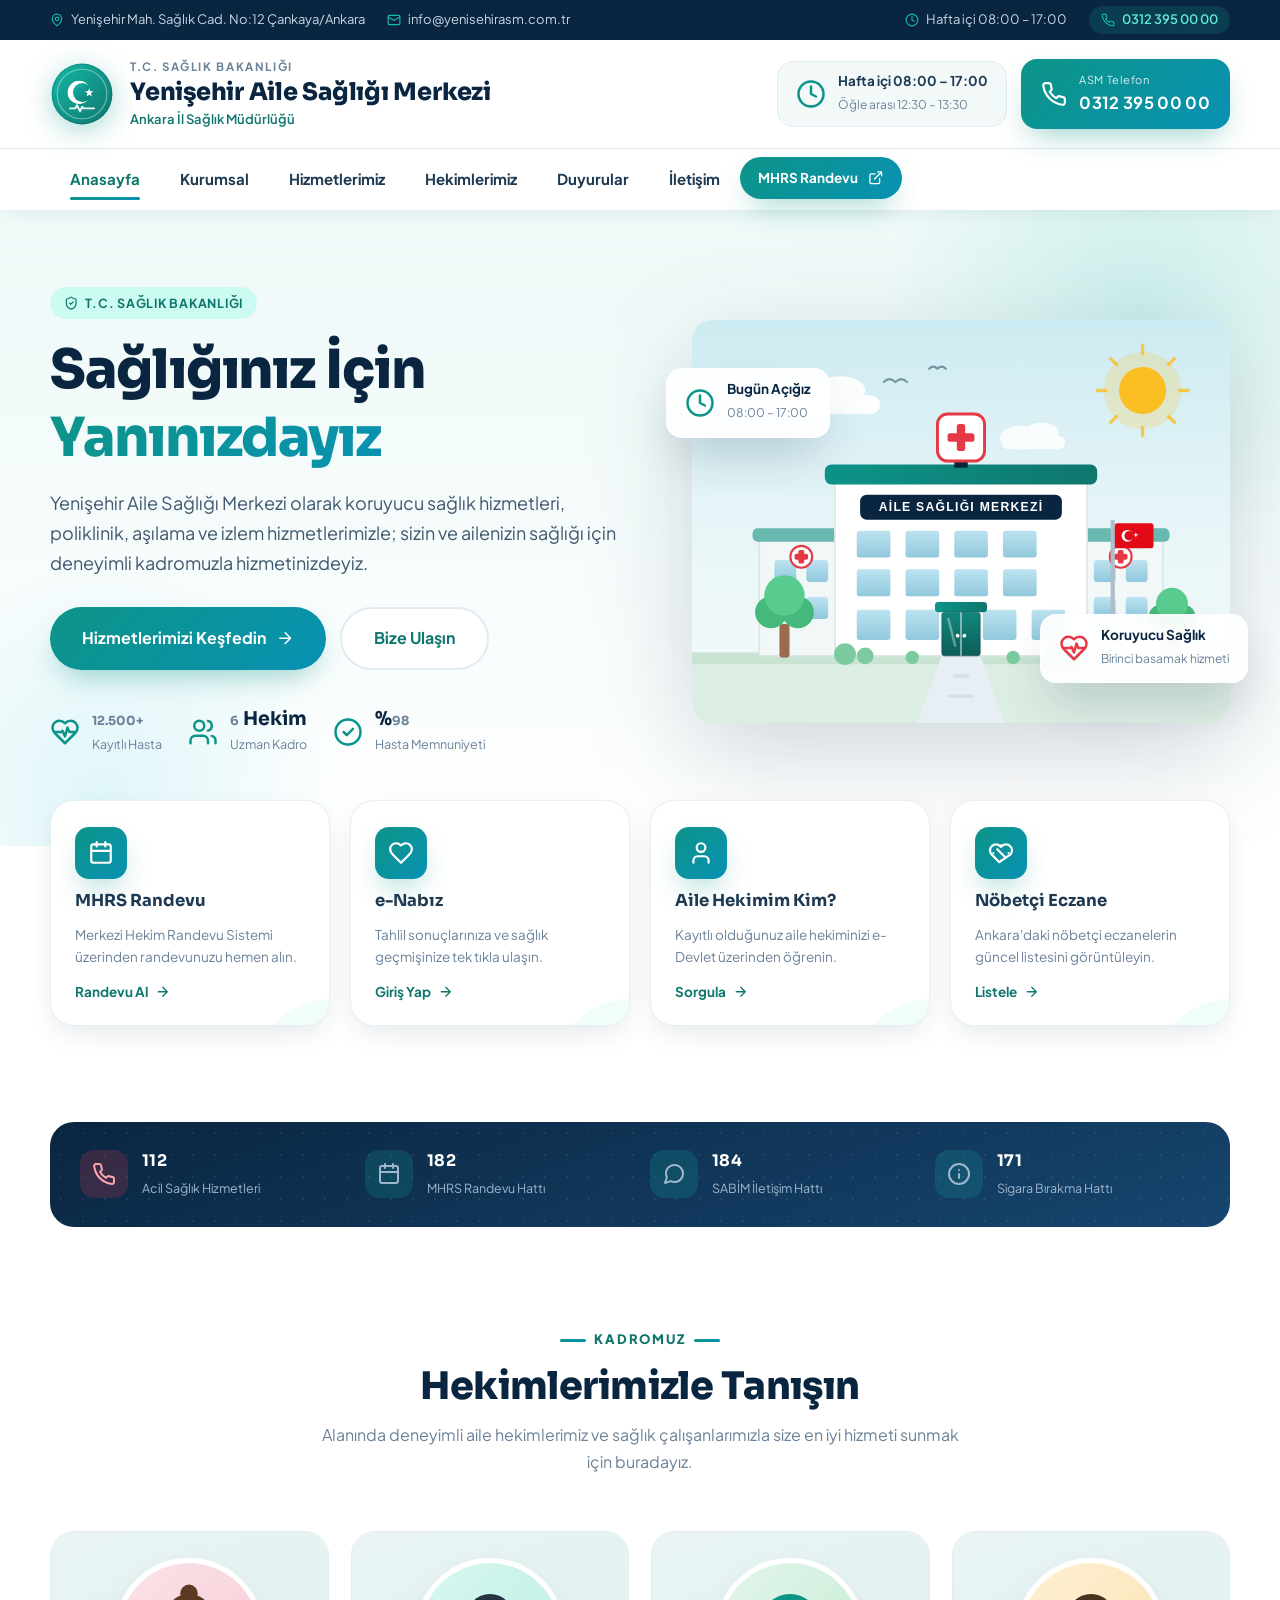
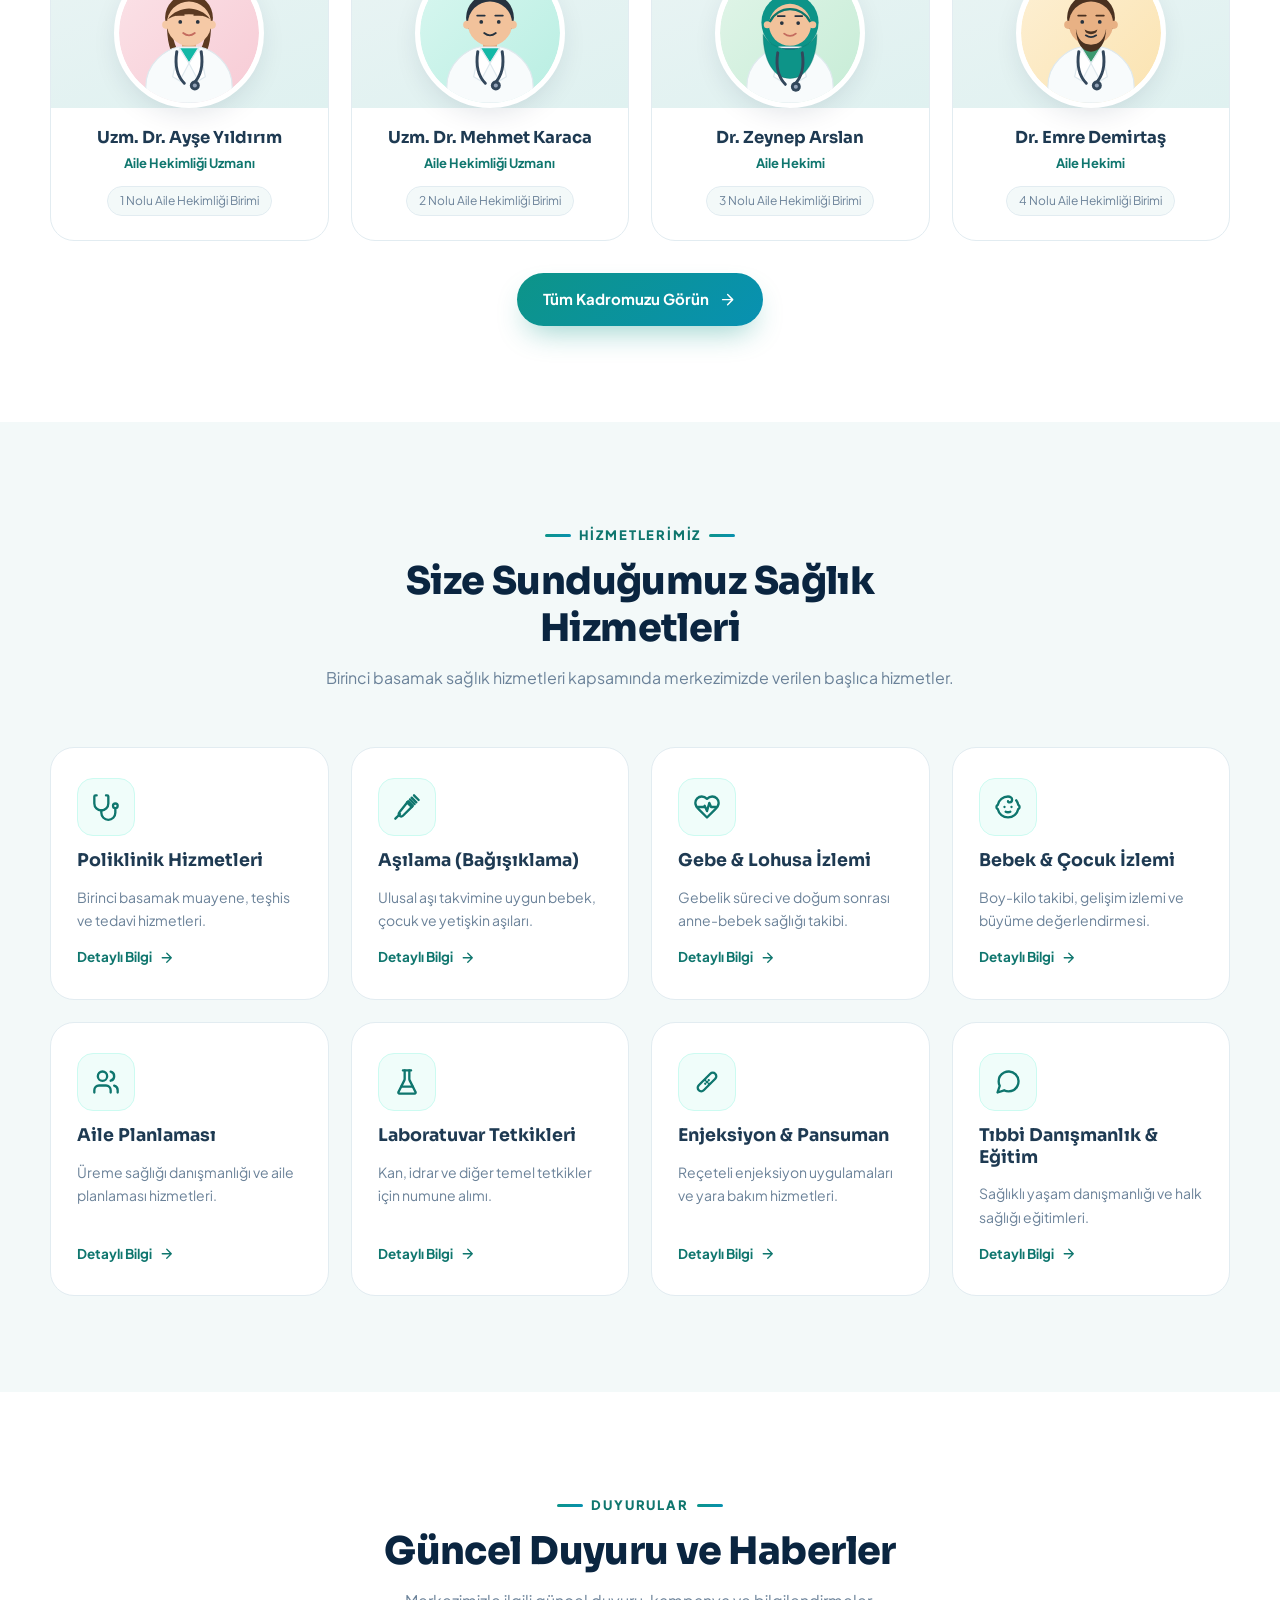
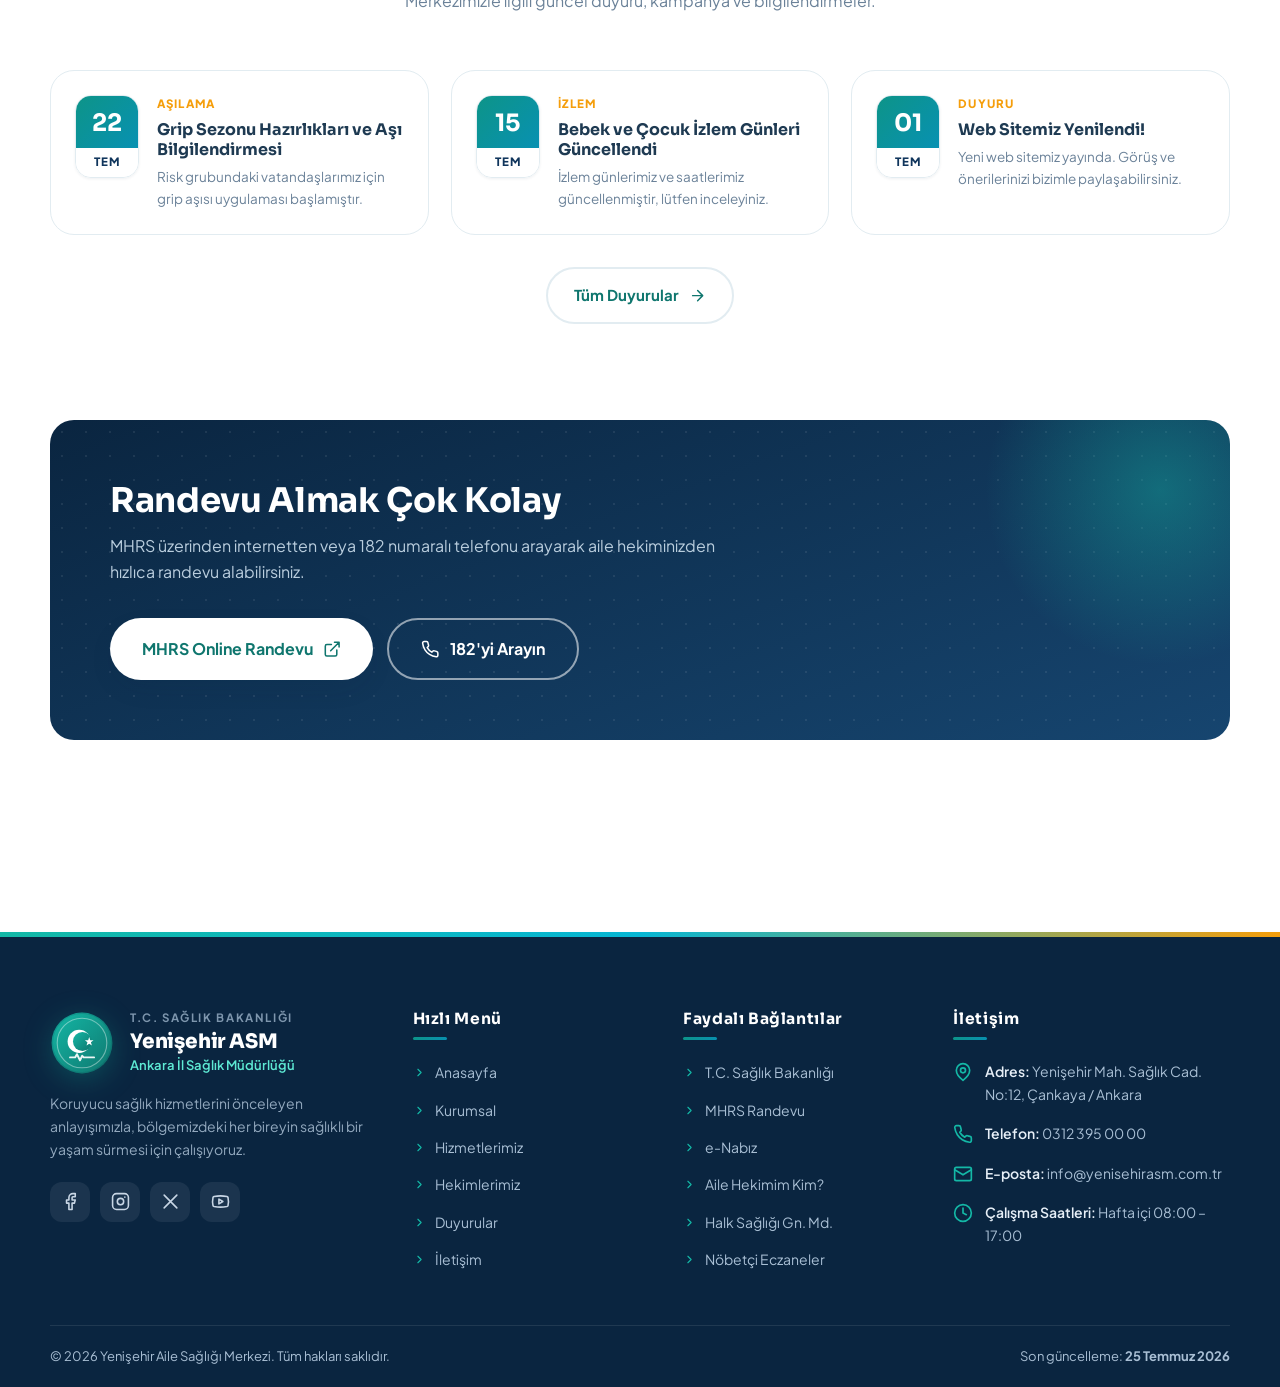
==== index.html @ 15d4bd42 "first commit for asm website" ====
<!DOCTYPE html>
<html lang="tr">
<head>
  <meta charset="UTF-8">
  <meta name="viewport" content="width=device-width, initial-scale=1.0">
  <title>Yenişehir Aile Sağlığı Merkezi — Ankara İl Sağlık Müdürlüğü</title>
  <meta name="description" content="Yenişehir Aile Sağlığı Merkezi resmi tanıtım sitesi. Hizmetlerimiz, hekimlerimiz, duyurular ve iletişim bilgileri.">
  <link rel="icon" type="image/svg+xml" href="assets/img/logo.svg">
  <link rel="preconnect" href="https://fonts.googleapis.com">
  <link rel="preconnect" href="https://fonts.gstatic.com" crossorigin>
  <link href="https://fonts.googleapis.com/css2?family=Plus+Jakarta+Sans:wght@400;500;600;700;800&family=Sora:wght@600;700;800&display=swap" rel="stylesheet">
  <link rel="stylesheet" href="assets/css/style.css">
</head>
<body>

  <!-- ======================= ÜST BİLGİ ÇUBUĞU ======================= -->
  <div class="topbar">
    <div class="container topbar__inner">
      <div class="topbar__group topbar__group--left">
        <span class="topbar__item topbar__item--address">
          <svg class="icon" viewBox="0 0 24 24"><path d="M20 10c0 6-8 12-8 12s-8-6-8-12a8 8 0 0 1 16 0Z"/><circle cx="12" cy="10" r="3"/></svg>
          Yenişehir Mah. Sağlık Cad. No:12 Çankaya/Ankara
        </span>
        <a class="topbar__item" href="mailto:info@yenisehirasm.com.tr">
          <svg class="icon" viewBox="0 0 24 24"><rect x="2" y="4" width="20" height="16" rx="2"/><path d="m22 7-10 6L2 7"/></svg>
          info@yenisehirasm.com.tr
        </a>
      </div>
      <div class="topbar__group">
        <span class="topbar__item">
          <svg class="icon" viewBox="0 0 24 24"><circle cx="12" cy="12" r="10"/><path d="M12 6v6l4 2"/></svg>
          Hafta içi 08:00 – 17:00
        </span>
        <a class="topbar__item topbar__pill" href="tel:03123950000">
          <svg class="icon" viewBox="0 0 24 24"><path d="M22 16.92v3a2 2 0 0 1-2.18 2 19.79 19.79 0 0 1-8.63-3.07 19.5 19.5 0 0 1-6-6A19.79 19.79 0 0 1 2.12 4.18 2 2 0 0 1 4.11 2h3a2 2 0 0 1 2 1.72c.13.96.36 1.9.7 2.81a2 2 0 0 1-.45 2.11L8.09 9.91a16 16 0 0 0 6 6l1.27-1.27a2 2 0 0 1 2.11-.45c.91.34 1.85.57 2.81.7A2 2 0 0 1 22 16.92z"/></svg>
          0312 395 00 00
        </a>
      </div>
    </div>
  </div>

  <!-- ============================ HEADER ============================ -->
  <header class="site-header">
    <div class="container site-header__inner">
      <a class="brand" href="index.html" aria-label="Yenişehir Aile Sağlığı Merkezi anasayfa">
        <img class="brand__logo" src="assets/img/logo.svg" alt="T.C. Sağlık Bakanlığı kurum logosu" width="64" height="64">
        <span class="brand__text">
          <span class="brand__gov">T.C. Sağlık Bakanlığı</span>
          <span class="brand__name">Yenişehir Aile Sağlığı Merkezi</span>
          <span class="brand__sub">Ankara İl Sağlık Müdürlüğü</span>
        </span>
      </a>
      <div class="header__meta">
        <div class="header__hours">
          <svg class="icon" viewBox="0 0 24 24"><circle cx="12" cy="12" r="10"/><path d="M12 6v6l4 2"/></svg>
          <div>
            <b>Hafta içi 08:00 – 17:00</b>
            <span>Öğle arası 12:30 – 13:30</span>
          </div>
        </div>
        <a class="header__phone" href="tel:03123950000">
          <svg class="icon" viewBox="0 0 24 24"><path d="M22 16.92v3a2 2 0 0 1-2.18 2 19.79 19.79 0 0 1-8.63-3.07 19.5 19.5 0 0 1-6-6A19.79 19.79 0 0 1 2.12 4.18 2 2 0 0 1 4.11 2h3a2 2 0 0 1 2 1.72c.13.96.36 1.9.7 2.81a2 2 0 0 1-.45 2.11L8.09 9.91a16 16 0 0 0 6 6l1.27-1.27a2 2 0 0 1 2.11-.45c.91.34 1.85.57 2.81.7A2 2 0 0 1 22 16.92z"/></svg>
          <div>
            <small>ASM Telefon</small>
            <b>0312 395 00 00</b>
          </div>
        </a>
      </div>
    </div>
  </header>

  <!-- =========================== ANA MENÜ =========================== -->
  <nav class="main-nav" aria-label="Ana menü">
    <div class="container main-nav__inner">
      <button class="nav-toggle" aria-expanded="false" aria-label="Menüyü aç veya kapat">
        <svg class="icon nav-toggle__open" viewBox="0 0 24 24"><path d="M4 6h16M4 12h16M4 18h16"/></svg>
        <svg class="icon nav-toggle__close" viewBox="0 0 24 24"><path d="M18 6 6 18M6 6l12 12"/></svg>
      </button>
      <ul class="main-nav__list">
        <li><a class="main-nav__link main-nav__link--active" href="index.html" aria-current="page">Anasayfa</a></li>
        <li><a class="main-nav__link" href="kurumsal.html">Kurumsal</a></li>
        <li><a class="main-nav__link" href="hizmetlerimiz.html">Hizmetlerimiz</a></li>
        <li><a class="main-nav__link" href="hekimlerimiz.html">Hekimlerimiz</a></li>
        <li><a class="main-nav__link" href="duyurular.html">Duyurular</a></li>
        <li><a class="main-nav__link" href="iletisim.html">İletişim</a></li>
        <li>
          <a class="btn btn--primary btn--sm nav-cta" href="https://mhrs.gov.tr" target="_blank" rel="noopener">
            MHRS Randevu
            <svg class="icon" viewBox="0 0 24 24"><path d="M15 3h6v6M10 14 21 3"/><path d="M18 13v6a2 2 0 0 1-2 2H5a2 2 0 0 1-2-2V8a2 2 0 0 1 2-2h6"/></svg>
          </a>
        </li>
      </ul>
    </div>
  </nav>

  <main>
    <!-- ============================ HERO ============================ -->
    <section class="hero">
      <div class="container hero__inner">
        <div class="hero__content">
          <span class="badge">
            <svg class="icon" viewBox="0 0 24 24"><path d="M20 13c0 5-3.5 7.5-7.7 8.9a1 1 0 0 1-.6 0C7.5 20.5 4 18 4 13V6a1 1 0 0 1 1-1c2 0 4.5-1.2 6.2-2.7a1.2 1.2 0 0 1 1.6 0C14.5 3.8 17 5 19 5a1 1 0 0 1 1 1z"/><path d="m9 12 2 2 4-4"/></svg>
            T.C. Sağlık Bakanlığı
          </span>
          <h1 class="hero__title">Sağlığınız İçin <em>Yanınızdayız</em></h1>
          <p class="hero__text">
            Yenişehir Aile Sağlığı Merkezi olarak koruyucu sağlık hizmetleri, poliklinik,
            aşılama ve izlem hizmetlerimizle; sizin ve ailenizin sağlığı için
            deneyimli kadromuzla hizmetinizdeyiz.
          </p>
          <div class="hero__actions">
            <a class="btn btn--primary btn--lg" href="hizmetlerimiz.html">
              Hizmetlerimizi Keşfedin
              <svg class="icon" viewBox="0 0 24 24"><path d="M5 12h14M12 5l7 7-7 7"/></svg>
            </a>
            <a class="btn btn--ghost btn--lg" href="iletisim.html">Bize Ulaşın</a>
          </div>
          <div class="hero__trust">
            <div class="hero__trust-item">
              <svg class="icon" viewBox="0 0 24 24"><path d="M19 14c1.5-1.5 3-3.2 3-5.5A5.5 5.5 0 0 0 16.5 3c-1.8 0-3 .5-4.5 2-1.5-1.5-2.7-2-4.5-2A5.5 5.5 0 0 0 2 8.5c0 2.3 1.5 4 3 5.5l7 7Z"/><path d="M3.2 12h6.3l.5-1 2 4.5 2-7 1.5 3.5h5.3"/></svg>
              <div><b><span data-count="12500" data-suffix="+">12.500+</span></b><span>Kayıtlı Hasta</span></div>
            </div>
            <div class="hero__trust-item">
              <svg class="icon" viewBox="0 0 24 24"><path d="M16 21v-2a4 4 0 0 0-4-4H6a4 4 0 0 0-4 4v2"/><circle cx="9" cy="7" r="4"/><path d="M22 21v-2a4 4 0 0 0-3-3.87M16 3.13a4 4 0 0 1 0 7.75"/></svg>
              <div><b><span data-count="6">6</span> Hekim</b><span>Uzman Kadro</span></div>
            </div>
            <div class="hero__trust-item">
              <svg class="icon" viewBox="0 0 24 24"><circle cx="12" cy="12" r="10"/><path d="m8.5 12 2.5 2.5 5-5"/></svg>
              <div><b>%<span data-count="98">98</span></b><span>Hasta Memnuniyeti</span></div>
            </div>
          </div>
        </div>

        <div class="hero__art">
          <img src="assets/img/hero-building.svg" alt="Yenişehir Aile Sağlığı Merkezi binasının dışarıdan görünümü" width="640" height="480">
          <div class="hero__card hero__card--hours">
            <svg class="icon" viewBox="0 0 24 24"><circle cx="12" cy="12" r="10"/><path d="M12 6v6l4 2"/></svg>
            <div><b>Bugün Açığız</b><span>08:00 – 17:00</span></div>
          </div>
          <div class="hero__card hero__card--pulse">
            <svg class="icon" viewBox="0 0 24 24"><path d="M19 14c1.5-1.5 3-3.2 3-5.5A5.5 5.5 0 0 0 16.5 3c-1.8 0-3 .5-4.5 2-1.5-1.5-2.7-2-4.5-2A5.5 5.5 0 0 0 2 8.5c0 2.3 1.5 4 3 5.5l7 7Z"/><path d="M3.2 12h6.3l.5-1 2 4.5 2-7 1.5 3.5h5.3"/></svg>
            <div><b>Koruyucu Sağlık</b><span>Birinci basamak hizmeti</span></div>
          </div>
        </div>
      </div>
    </section>

    <!-- ======================= HIZLI ERİŞİM ========================= -->
    <section class="quick-access" aria-label="Hızlı erişim bağlantıları">
      <div class="container quick-access__grid">
        <a class="qa-card reveal" href="https://mhrs.gov.tr" target="_blank" rel="noopener">
          <span class="qa-card__icon">
            <svg class="icon" viewBox="0 0 24 24"><rect x="3" y="4" width="18" height="17" rx="2"/><path d="M16 2v4M8 2v4M3 10h18"/></svg>
          </span>
          <h3>MHRS Randevu</h3>
          <p>Merkezi Hekim Randevu Sistemi üzerinden randevunuzu hemen alın.</p>
          <span class="qa-card__link">Randevu Al <svg class="icon" viewBox="0 0 24 24"><path d="M5 12h14M12 5l7 7-7 7"/></svg></span>
        </a>
        <a class="qa-card reveal reveal--d1" href="https://enabiz.gov.tr" target="_blank" rel="noopener">
          <span class="qa-card__icon">
            <svg class="icon" viewBox="0 0 24 24"><path d="M19 14c1.5-1.5 3-3.2 3-5.5A5.5 5.5 0 0 0 16.5 3c-1.8 0-3 .5-4.5 2-1.5-1.5-2.7-2-4.5-2A5.5 5.5 0 0 0 2 8.5c0 2.3 1.5 4 3 5.5l7 7Z"/></svg>
          </span>
          <h3>e-Nabız</h3>
          <p>Tahlil sonuçlarınıza ve sağlık geçmişinize tek tıkla ulaşın.</p>
          <span class="qa-card__link">Giriş Yap <svg class="icon" viewBox="0 0 24 24"><path d="M5 12h14M12 5l7 7-7 7"/></svg></span>
        </a>
        <a class="qa-card reveal reveal--d2" href="https://www.turkiye.gov.tr/aile-hekim-bilgisi" target="_blank" rel="noopener">
          <span class="qa-card__icon">
            <svg class="icon" viewBox="0 0 24 24"><path d="M19 21v-2a4 4 0 0 0-4-4H9a4 4 0 0 0-4 4v2"/><circle cx="12" cy="7" r="4"/></svg>
          </span>
          <h3>Aile Hekimim Kim?</h3>
          <p>Kayıtlı olduğunuz aile hekiminizi e-Devlet üzerinden öğrenin.</p>
          <span class="qa-card__link">Sorgula <svg class="icon" viewBox="0 0 24 24"><path d="M5 12h14M12 5l7 7-7 7"/></svg></span>
        </a>
        <a class="qa-card reveal reveal--d3" href="https://www.ankaraeo.org.tr/nobetci-eczaneler" target="_blank" rel="noopener">
          <span class="qa-card__icon">
            <svg class="icon" viewBox="0 0 24 24"><path d="M10.5 20.5 3.5 13.5a5.5 5.5 0 0 1 7.8-7.8l.7.7.7-.7a5.5 5.5 0 0 1 7.8 7.8z"/><path d="M8.5 8.5l7 7M12 5v.01M19 12h.01M5 12h.01M12 19v.01"/></svg>
          </span>
          <h3>Nöbetçi Eczane</h3>
          <p>Ankara'daki nöbetçi eczanelerin güncel listesini görüntüleyin.</p>
          <span class="qa-card__link">Listele <svg class="icon" viewBox="0 0 24 24"><path d="M5 12h14M12 5l7 7-7 7"/></svg></span>
        </a>
      </div>
    </section>

    <!-- ======================= ÖNEMLİ TELEFONLAR ===================== -->
    <section class="section" style="padding-bottom: 0;">
      <div class="container">
        <div class="info-strip reveal" style="border-radius: var(--radius-lg); padding: 26px 30px;">
          <div class="info-strip__grid">
            <a class="info-strip__item info-strip__item--alert" href="tel:112">
              <span class="info-strip__icon"><svg class="icon" viewBox="0 0 24 24"><path d="M22 16.92v3a2 2 0 0 1-2.18 2 19.79 19.79 0 0 1-8.63-3.07 19.5 19.5 0 0 1-6-6A19.79 19.79 0 0 1 2.12 4.18 2 2 0 0 1 4.11 2h3a2 2 0 0 1 2 1.72c.13.96.36 1.9.7 2.81a2 2 0 0 1-.45 2.11L8.09 9.91a16 16 0 0 0 6 6l1.27-1.27a2 2 0 0 1 2.11-.45c.91.34 1.85.57 2.81.7A2 2 0 0 1 22 16.92z"/></svg></span>
              <div><b>112</b><span>Acil Sağlık Hizmetleri</span></div>
            </a>
            <a class="info-strip__item" href="tel:182">
              <span class="info-strip__icon"><svg class="icon" viewBox="0 0 24 24"><rect x="3" y="4" width="18" height="17" rx="2"/><path d="M16 2v4M8 2v4M3 10h18"/></svg></span>
              <div><b>182</b><span>MHRS Randevu Hattı</span></div>
            </a>
            <a class="info-strip__item" href="tel:184">
              <span class="info-strip__icon"><svg class="icon" viewBox="0 0 24 24"><path d="M21 11.5a8.38 8.38 0 0 1-.9 3.8 8.5 8.5 0 0 1-7.6 4.7 8.38 8.38 0 0 1-3.8-.9L3 21l1.9-5.7a8.38 8.38 0 0 1-.9-3.8 8.5 8.5 0 0 1 4.7-7.6 8.38 8.38 0 0 1 3.8-.9h.5a8.48 8.48 0 0 1 8 8Z"/></svg></span>
              <div><b>184</b><span>SABİM İletişim Hattı</span></div>
            </a>
            <a class="info-strip__item" href="tel:171">
              <span class="info-strip__icon"><svg class="icon" viewBox="0 0 24 24"><circle cx="12" cy="12" r="10"/><path d="M12 16v-4M12 8h.01"/></svg></span>
              <div><b>171</b><span>Sigara Bırakma Hattı</span></div>
            </a>
          </div>
        </div>
      </div>
    </section>

    <!-- ========================= KADROMUZ =========================== -->
    <section class="section" id="kadromuz">
      <div class="container">
        <div class="section-head section-head--center reveal">
          <span class="section-head__eyebrow">Kadromuz</span>
          <h2>Hekimlerimizle Tanışın</h2>
          <p>Alanında deneyimli aile hekimlerimiz ve sağlık çalışanlarımızla size en iyi hizmeti sunmak için buradayız.</p>
        </div>
        <div class="doctors-grid">
          <article class="doctor-card reveal">
            <div class="doctor-card__avatar">
              <img src="assets/img/avatar-dr-f1.svg" alt="Uzm. Dr. Ayşe Yıldırım" width="150" height="150" loading="lazy">
            </div>
            <div class="doctor-card__body">
              <h3>Uzm. Dr. Ayşe Yıldırım</h3>
              <p class="doctor-card__role">Aile Hekimliği Uzmanı</p>
              <span class="doctor-card__unit">1 Nolu Aile Hekimliği Birimi</span>
            </div>
          </article>
          <article class="doctor-card reveal reveal--d1">
            <div class="doctor-card__avatar">
              <img src="assets/img/avatar-dr-m1.svg" alt="Uzm. Dr. Mehmet Karaca" width="150" height="150" loading="lazy">
            </div>
            <div class="doctor-card__body">
              <h3>Uzm. Dr. Mehmet Karaca</h3>
              <p class="doctor-card__role">Aile Hekimliği Uzmanı</p>
              <span class="doctor-card__unit">2 Nolu Aile Hekimliği Birimi</span>
            </div>
          </article>
          <article class="doctor-card reveal reveal--d2">
            <div class="doctor-card__avatar">
              <img src="assets/img/avatar-dr-f3.svg" alt="Dr. Zeynep Arslan" width="150" height="150" loading="lazy">
            </div>
            <div class="doctor-card__body">
              <h3>Dr. Zeynep Arslan</h3>
              <p class="doctor-card__role">Aile Hekimi</p>
              <span class="doctor-card__unit">3 Nolu Aile Hekimliği Birimi</span>
            </div>
          </article>
          <article class="doctor-card reveal reveal--d3">
            <div class="doctor-card__avatar">
              <img src="assets/img/avatar-dr-m3.svg" alt="Dr. Emre Demirtaş" width="150" height="150" loading="lazy">
            </div>
            <div class="doctor-card__body">
              <h3>Dr. Emre Demirtaş</h3>
              <p class="doctor-card__role">Aile Hekimi</p>
              <span class="doctor-card__unit">4 Nolu Aile Hekimliği Birimi</span>
            </div>
          </article>
        </div>
        <div class="text-center mt-4 reveal">
          <a class="btn btn--primary" href="hekimlerimiz.html">
            Tüm Kadromuzu Görün
            <svg class="icon" viewBox="0 0 24 24"><path d="M5 12h14M12 5l7 7-7 7"/></svg>
          </a>
        </div>
      </div>
    </section>

    <!-- ======================== HİZMETLERİMİZ ======================== -->
    <section class="section section--soft" id="hizmetler">
      <div class="container">
        <div class="section-head section-head--center reveal">
          <span class="section-head__eyebrow">Hizmetlerimiz</span>
          <h2>Size Sunduğumuz Sağlık Hizmetleri</h2>
          <p>Birinci basamak sağlık hizmetleri kapsamında merkezimizde verilen başlıca hizmetler.</p>
        </div>
        <div class="services-grid">
          <a class="service-card reveal" href="hizmetlerimiz.html#poliklinik">
            <span class="service-card__icon">
              <svg class="icon" viewBox="0 0 24 24"><path d="M4 2H3a1 1 0 0 0-1 1v6a6 6 0 0 0 12 0V3a1 1 0 0 0-1-1h-1"/><path d="M8 15v2a6 6 0 0 0 12 0v-3"/><circle cx="20" cy="11" r="2"/></svg>
            </span>
            <h3>Poliklinik Hizmetleri</h3>
            <p>Birinci basamak muayene, teşhis ve tedavi hizmetleri.</p>
            <span class="service-card__more">Detaylı Bilgi <svg class="icon" viewBox="0 0 24 24"><path d="M5 12h14M12 5l7 7-7 7"/></svg></span>
          </a>
          <a class="service-card reveal reveal--d1" href="hizmetlerimiz.html#asilama">
            <span class="service-card__icon">
              <svg class="icon" viewBox="0 0 24 24"><path d="m18 2 4 4M14.5 5.5l4 4M12 8l4 4M6 18l-4 4"/><path d="m13 7 4 4-8.5 8.5a2.12 2.12 0 0 1-3-3Z"/><path d="m16 4 4 4"/></svg>
            </span>
            <h3>Aşılama (Bağışıklama)</h3>
            <p>Ulusal aşı takvimine uygun bebek, çocuk ve yetişkin aşıları.</p>
            <span class="service-card__more">Detaylı Bilgi <svg class="icon" viewBox="0 0 24 24"><path d="M5 12h14M12 5l7 7-7 7"/></svg></span>
          </a>
          <a class="service-card reveal reveal--d2" href="hizmetlerimiz.html#gebe-lohusa">
            <span class="service-card__icon">
              <svg class="icon" viewBox="0 0 24 24"><path d="M19 14c1.5-1.5 3-3.2 3-5.5A5.5 5.5 0 0 0 16.5 3c-1.8 0-3 .5-4.5 2-1.5-1.5-2.7-2-4.5-2A5.5 5.5 0 0 0 2 8.5c0 2.3 1.5 4 3 5.5l7 7Z"/><path d="M3.2 12h6.3l.5-1 2 4.5 2-7 1.5 3.5h5.3"/></svg>
            </span>
            <h3>Gebe &amp; Lohusa İzlemi</h3>
            <p>Gebelik süreci ve doğum sonrası anne-bebek sağlığı takibi.</p>
            <span class="service-card__more">Detaylı Bilgi <svg class="icon" viewBox="0 0 24 24"><path d="M5 12h14M12 5l7 7-7 7"/></svg></span>
          </a>
          <a class="service-card reveal reveal--d3" href="hizmetlerimiz.html#bebek-cocuk">
            <span class="service-card__icon">
              <svg class="icon" viewBox="0 0 24 24"><path d="M9 12h.01M15 12h.01"/><path d="M10 16c.5.3 1.2.5 2 .5s1.5-.2 2-.5"/><path d="M19 6.3a9 9 0 0 1 1.8 3.9 2 2 0 0 1 0 3.6 9 9 0 0 1-17.6 0 2 2 0 0 1 0-3.6A9 9 0 0 1 12 3c2 0 3.5 1.1 3.5 2.5S14.6 8 13.5 8c-.8 0-1.5-.4-1.5-1"/></svg>
            </span>
            <h3>Bebek &amp; Çocuk İzlemi</h3>
            <p>Boy-kilo takibi, gelişim izlemi ve büyüme değerlendirmesi.</p>
            <span class="service-card__more">Detaylı Bilgi <svg class="icon" viewBox="0 0 24 24"><path d="M5 12h14M12 5l7 7-7 7"/></svg></span>
          </a>
          <a class="service-card reveal" href="hizmetlerimiz.html#aile-planlamasi">
            <span class="service-card__icon">
              <svg class="icon" viewBox="0 0 24 24"><path d="M16 21v-2a4 4 0 0 0-4-4H6a4 4 0 0 0-4 4v2"/><circle cx="9" cy="7" r="4"/><path d="M22 21v-2a4 4 0 0 0-3-3.87M16 3.13a4 4 0 0 1 0 7.75"/></svg>
            </span>
            <h3>Aile Planlaması</h3>
            <p>Üreme sağlığı danışmanlığı ve aile planlaması hizmetleri.</p>
            <span class="service-card__more">Detaylı Bilgi <svg class="icon" viewBox="0 0 24 24"><path d="M5 12h14M12 5l7 7-7 7"/></svg></span>
          </a>
          <a class="service-card reveal reveal--d1" href="hizmetlerimiz.html#laboratuvar">
            <span class="service-card__icon">
              <svg class="icon" viewBox="0 0 24 24"><path d="M10 2v7.5a2 2 0 0 1-.2.9L4.7 20.5a1 1 0 0 0 .9 1.5h12.8a1 1 0 0 0 .9-1.5L14.2 10.4a2 2 0 0 1-.2-.9V2"/><path d="M8.5 2h7M7 16h10"/></svg>
            </span>
            <h3>Laboratuvar Tetkikleri</h3>
            <p>Kan, idrar ve diğer temel tetkikler için numune alımı.</p>
            <span class="service-card__more">Detaylı Bilgi <svg class="icon" viewBox="0 0 24 24"><path d="M5 12h14M12 5l7 7-7 7"/></svg></span>
          </a>
          <a class="service-card reveal reveal--d2" href="hizmetlerimiz.html#enjeksiyon">
            <span class="service-card__icon">
              <svg class="icon" viewBox="0 0 24 24"><rect x="2" y="9" width="20" height="6" rx="3" transform="rotate(-45 12 12)"/><path d="M10.5 10.5h.01M13.5 13.5h.01M12 12h.01M10.5 13.5h.01M13.5 10.5h.01"/></svg>
            </span>
            <h3>Enjeksiyon &amp; Pansuman</h3>
            <p>Reçeteli enjeksiyon uygulamaları ve yara bakım hizmetleri.</p>
            <span class="service-card__more">Detaylı Bilgi <svg class="icon" viewBox="0 0 24 24"><path d="M5 12h14M12 5l7 7-7 7"/></svg></span>
          </a>
          <a class="service-card reveal reveal--d3" href="hizmetlerimiz.html#danismanlik">
            <span class="service-card__icon">
              <svg class="icon" viewBox="0 0 24 24"><path d="M21 11.5a8.38 8.38 0 0 1-.9 3.8 8.5 8.5 0 0 1-7.6 4.7 8.38 8.38 0 0 1-3.8-.9L3 21l1.9-5.7a8.38 8.38 0 0 1-.9-3.8 8.5 8.5 0 0 1 4.7-7.6 8.38 8.38 0 0 1 3.8-.9h.5a8.48 8.48 0 0 1 8 8Z"/></svg>
            </span>
            <h3>Tıbbi Danışmanlık &amp; Eğitim</h3>
            <p>Sağlıklı yaşam danışmanlığı ve halk sağlığı eğitimleri.</p>
            <span class="service-card__more">Detaylı Bilgi <svg class="icon" viewBox="0 0 24 24"><path d="M5 12h14M12 5l7 7-7 7"/></svg></span>
          </a>
        </div>
      </div>
    </section>

    <!-- ========================= DUYURULAR ========================== -->
    <section class="section" id="duyurular">
      <div class="container">
        <div class="section-head section-head--center reveal">
          <span class="section-head__eyebrow">Duyurular</span>
          <h2>Güncel Duyuru ve Haberler</h2>
          <p>Merkezimizle ilgili güncel duyuru, kampanya ve bilgilendirmeler.</p>
        </div>
        <div class="ann-grid">
          <a class="ann-card reveal" href="duyurular.html#duyuru-1">
            <div class="ann-card__date"><b>22</b><span>Tem</span></div>
            <div class="ann-card__body">
              <span class="ann-card__cat">Aşılama</span>
              <h3>Grip Sezonu Hazırlıkları ve Aşı Bilgilendirmesi</h3>
              <p>Risk grubundaki vatandaşlarımız için grip aşısı uygulaması başlamıştır.</p>
            </div>
          </a>
          <a class="ann-card reveal reveal--d1" href="duyurular.html#duyuru-2">
            <div class="ann-card__date"><b>15</b><span>Tem</span></div>
            <div class="ann-card__body">
              <span class="ann-card__cat">İzlem</span>
              <h3>Bebek ve Çocuk İzlem Günleri Güncellendi</h3>
              <p>İzlem günlerimiz ve saatlerimiz güncellenmiştir, lütfen inceleyiniz.</p>
            </div>
          </a>
          <a class="ann-card reveal reveal--d2" href="duyurular.html#duyuru-3">
            <div class="ann-card__date"><b>01</b><span>Tem</span></div>
            <div class="ann-card__body">
              <span class="ann-card__cat">Duyuru</span>
              <h3>Web Sitemiz Yenilendi!</h3>
              <p>Yeni web sitemiz yayında. Görüş ve önerilerinizi bizimle paylaşabilirsiniz.</p>
            </div>
          </a>
        </div>
        <div class="text-center mt-4 reveal">
          <a class="btn btn--ghost" href="duyurular.html">
            Tüm Duyurular
            <svg class="icon" viewBox="0 0 24 24"><path d="M5 12h14M12 5l7 7-7 7"/></svg>
          </a>
        </div>
      </div>
    </section>

    <!-- ========================= CTA BANDI ========================== -->
    <section class="section" style="padding-top: 0;">
      <div class="container">
        <div class="cta-banner reveal">
          <div class="cta-banner__inner">
            <div>
              <h2>Randevu Almak Çok Kolay</h2>
              <p>MHRS üzerinden internetten veya 182 numaralı telefonu arayarak aile hekiminizden hızlıca randevu alabilirsiniz.</p>
            </div>
            <div class="cta-banner__actions">
              <a class="btn btn--white btn--lg" href="https://mhrs.gov.tr" target="_blank" rel="noopener">
                MHRS Online Randevu
                <svg class="icon" viewBox="0 0 24 24"><path d="M15 3h6v6M10 14 21 3"/><path d="M18 13v6a2 2 0 0 1-2 2H5a2 2 0 0 1-2-2V8a2 2 0 0 1 2-2h6"/></svg>
              </a>
              <a class="btn btn--outline btn--lg" href="tel:182">
                <svg class="icon" viewBox="0 0 24 24"><path d="M22 16.92v3a2 2 0 0 1-2.18 2 19.79 19.79 0 0 1-8.63-3.07 19.5 19.5 0 0 1-6-6A19.79 19.79 0 0 1 2.12 4.18 2 2 0 0 1 4.11 2h3a2 2 0 0 1 2 1.72c.13.96.36 1.9.7 2.81a2 2 0 0 1-.45 2.11L8.09 9.91a16 16 0 0 0 6 6l1.27-1.27a2 2 0 0 1 2.11-.45c.91.34 1.85.57 2.81.7A2 2 0 0 1 22 16.92z"/></svg>
                182'yi Arayın
              </a>
            </div>
          </div>
        </div>
      </div>
    </section>
  </main>

  <!-- ============================ FOOTER ============================ -->
  <footer class="site-footer">
    <div class="footer-cta-line"></div>
    <div class="container">
      <div class="footer-grid">
        <div class="footer__brand">
          <a class="brand" href="index.html">
            <img class="brand__logo" src="assets/img/logo.svg" alt="" width="64" height="64">
            <span class="brand__text">
              <span class="brand__gov">T.C. Sağlık Bakanlığı</span>
              <span class="brand__name">Yenişehir ASM</span>
              <span class="brand__sub">Ankara İl Sağlık Müdürlüğü</span>
            </span>
          </a>
          <p class="footer__about">
            Koruyucu sağlık hizmetlerini önceleyen anlayışımızla, bölgemizdeki her bireyin
            sağlıklı bir yaşam sürmesi için çalışıyoruz.
          </p>
          <div class="footer__social">
            <a href="#" aria-label="Facebook"><svg class="icon" viewBox="0 0 24 24"><path d="M18 2h-3a5 5 0 0 0-5 5v3H7v4h3v8h4v-8h3l1-4h-4V7a1 1 0 0 1 1-1h3z"/></svg></a>
            <a href="#" aria-label="Instagram"><svg class="icon" viewBox="0 0 24 24"><rect x="2" y="2" width="20" height="20" rx="5"/><circle cx="12" cy="12" r="4"/><path d="M17.5 6.5h.01"/></svg></a>
            <a href="#" aria-label="X (Twitter)"><svg class="icon" viewBox="0 0 24 24"><path d="M4 4l16 16M20 4L4 20"/></svg></a>
            <a href="#" aria-label="YouTube"><svg class="icon" viewBox="0 0 24 24"><path d="M2.5 17a24.12 24.12 0 0 1 0-10 2 2 0 0 1 1.4-1.4 49.56 49.56 0 0 1 16.2 0A2 2 0 0 1 21.5 7a24.12 24.12 0 0 1 0 10 2 2 0 0 1-1.4 1.4 49.55 49.55 0 0 1-16.2 0A2 2 0 0 1 2.5 17"/><path d="m10 15 5-3-5-3z"/></svg></a>
          </div>
        </div>

        <nav aria-label="Hızlı menü">
          <h3 class="footer__title">Hızlı Menü</h3>
          <ul class="footer__links">
            <li><a href="index.html"><svg class="icon" viewBox="0 0 24 24"><path d="m9 18 6-6-6-6"/></svg>Anasayfa</a></li>
            <li><a href="kurumsal.html"><svg class="icon" viewBox="0 0 24 24"><path d="m9 18 6-6-6-6"/></svg>Kurumsal</a></li>
            <li><a href="hizmetlerimiz.html"><svg class="icon" viewBox="0 0 24 24"><path d="m9 18 6-6-6-6"/></svg>Hizmetlerimiz</a></li>
            <li><a href="hekimlerimiz.html"><svg class="icon" viewBox="0 0 24 24"><path d="m9 18 6-6-6-6"/></svg>Hekimlerimiz</a></li>
            <li><a href="duyurular.html"><svg class="icon" viewBox="0 0 24 24"><path d="m9 18 6-6-6-6"/></svg>Duyurular</a></li>
            <li><a href="iletisim.html"><svg class="icon" viewBox="0 0 24 24"><path d="m9 18 6-6-6-6"/></svg>İletişim</a></li>
          </ul>
        </nav>

        <nav aria-label="Faydalı bağlantılar">
          <h3 class="footer__title">Faydalı Bağlantılar</h3>
          <ul class="footer__links">
            <li><a href="https://www.saglik.gov.tr" target="_blank" rel="noopener"><svg class="icon" viewBox="0 0 24 24"><path d="m9 18 6-6-6-6"/></svg>T.C. Sağlık Bakanlığı</a></li>
            <li><a href="https://mhrs.gov.tr" target="_blank" rel="noopener"><svg class="icon" viewBox="0 0 24 24"><path d="m9 18 6-6-6-6"/></svg>MHRS Randevu</a></li>
            <li><a href="https://enabiz.gov.tr" target="_blank" rel="noopener"><svg class="icon" viewBox="0 0 24 24"><path d="m9 18 6-6-6-6"/></svg>e-Nabız</a></li>
            <li><a href="https://www.turkiye.gov.tr/aile-hekim-bilgisi" target="_blank" rel="noopener"><svg class="icon" viewBox="0 0 24 24"><path d="m9 18 6-6-6-6"/></svg>Aile Hekimim Kim?</a></li>
            <li><a href="https://hsgm.saglik.gov.tr" target="_blank" rel="noopener"><svg class="icon" viewBox="0 0 24 24"><path d="m9 18 6-6-6-6"/></svg>Halk Sağlığı Gn. Md.</a></li>
            <li><a href="https://www.ankaraeo.org.tr/nobetci-eczaneler" target="_blank" rel="noopener"><svg class="icon" viewBox="0 0 24 24"><path d="m9 18 6-6-6-6"/></svg>Nöbetçi Eczaneler</a></li>
          </ul>
        </nav>

        <div>
          <h3 class="footer__title">İletişim</h3>
          <ul class="footer__contact">
            <li>
              <svg class="icon" viewBox="0 0 24 24"><path d="M20 10c0 6-8 12-8 12s-8-6-8-12a8 8 0 0 1 16 0Z"/><circle cx="12" cy="10" r="3"/></svg>
              <span><b>Adres:</b> Yenişehir Mah. Sağlık Cad. No:12, Çankaya / Ankara</span>
            </li>
            <li>
              <svg class="icon" viewBox="0 0 24 24"><path d="M22 16.92v3a2 2 0 0 1-2.18 2 19.79 19.79 0 0 1-8.63-3.07 19.5 19.5 0 0 1-6-6A19.79 19.79 0 0 1 2.12 4.18 2 2 0 0 1 4.11 2h3a2 2 0 0 1 2 1.72c.13.96.36 1.9.7 2.81a2 2 0 0 1-.45 2.11L8.09 9.91a16 16 0 0 0 6 6l1.27-1.27a2 2 0 0 1 2.11-.45c.91.34 1.85.57 2.81.7A2 2 0 0 1 22 16.92z"/></svg>
              <span><b>Telefon:</b> <a href="tel:03123950000">0312 395 00 00</a></span>
            </li>
            <li>
              <svg class="icon" viewBox="0 0 24 24"><rect x="2" y="4" width="20" height="16" rx="2"/><path d="m22 7-10 6L2 7"/></svg>
              <span><b>E-posta:</b> <a href="mailto:info@yenisehirasm.com.tr">info@yenisehirasm.com.tr</a></span>
            </li>
            <li>
              <svg class="icon" viewBox="0 0 24 24"><circle cx="12" cy="12" r="10"/><path d="M12 6v6l4 2"/></svg>
              <span><b>Çalışma Saatleri:</b> Hafta içi 08:00 – 17:00</span>
            </li>
          </ul>
        </div>
      </div>

      <div class="footer-bottom">
        <div class="footer-bottom__inner">
          <span>© <span data-year>2026</span> Yenişehir Aile Sağlığı Merkezi. Tüm hakları saklıdır.</span>
          <span>Son güncelleme: <b>25 Temmuz 2026</b></span>
        </div>
      </div>
    </div>
  </footer>

  <!-- Yukarı çık butonu -->
  <button class="to-top" aria-label="Sayfanın başına dön">
    <svg class="icon" viewBox="0 0 24 24"><path d="M12 19V5M5 12l7-7 7 7"/></svg>
  </button>

  <script src="assets/js/main.js"></script>
</body>
</html>
---- assets/css/style.css ----
/* ==========================================================================
   Yenişehir Aile Sağlığı Merkezi — Ana Stil Dosyası
   --------------------------------------------------------------------------
   İçindekiler:
   01. Değişkenler & Tasarım Sistemi
   02. Sıfırlama & Temel
   03. Tipografi & Yardımcılar
   04. Butonlar & Rozetler
   05. Üst Bilgi Çubuğu (Topbar)
   06. Site Başlığı (Header)
   07. Ana Menü (Navigasyon)
   08. Hero (Vitrin)
   09. Hızlı Erişim Kartları
   10. Bilgi Şeridi
   11. Bölüm Başlıkları
   12. Hizmet Kartları
   13. Hekim Kartları
   14. Duyuru Kartları
   15. CTA Bandı
   16. Footer
   17. Alt Sayfa Bileşenleri (kurumsal, iletişim vb.)
   18. Animasyonlar & Reveal
   19. Yukarı Çık Butonu
   20. Responsive
   ========================================================================== */

/* ============================ 01. DEĞİŞKENLER ============================ */
:root {
  /* Renkler */
  --teal-700: #0f766e;
  --teal-600: #0d9488;
  --teal-500: #14b8a6;
  --teal-100: #ccfbf1;
  --teal-50:  #f0fdfa;
  --cyan-500: #06b6d4;
  --navy-900: #0a2540;
  --navy-800: #10355c;
  --navy-700: #16456f;
  --amber-500: #f59e0b;
  --amber-400: #fbbf24;
  --red-600: #dc2626;
  --red-500: #e63946;
  --ink: #1e3a52;
  --text: #40586e;
  --muted: #6b8299;
  --line: #e2ecf1;
  --bg: #ffffff;
  --bg-soft: #f3f9f9;
  --bg-softer: #eaf4f4;

  /* Gradyanlar */
  --grad-primary: linear-gradient(135deg, var(--teal-600) 0%, #0891b2 100%);
  --grad-navy: linear-gradient(160deg, var(--navy-900) 0%, var(--navy-700) 100%);
  --grad-hero: linear-gradient(180deg, #eef9f8 0%, #f7fcfc 60%, #ffffff 100%);

  /* Tipografi */
  --font-head: "Sora", "Segoe UI", system-ui, sans-serif;
  --font-body: "Plus Jakarta Sans", "Segoe UI", system-ui, sans-serif;

  /* Ölçüler */
  --container: 1180px;
  --radius-sm: 10px;
  --radius: 16px;
  --radius-lg: 24px;

  /* Gölgeler */
  --shadow-sm: 0 1px 3px rgba(10, 37, 64, .07);
  --shadow: 0 10px 30px -8px rgba(10, 37, 64, .14);
  --shadow-lg: 0 24px 50px -12px rgba(10, 37, 64, .22);
  --shadow-teal: 0 14px 30px -10px rgba(13, 148, 136, .45);

  /* Geçiş */
  --tr: .25s cubic-bezier(.4, 0, .2, 1);
}

/* ============================ 02. SIFIRLAMA ============================= */
*, *::before, *::after { box-sizing: border-box; margin: 0; padding: 0; }

html { scroll-behavior: smooth; scroll-padding-top: 150px; }

body {
  font-family: var(--font-body);
  font-size: 16px;
  line-height: 1.65;
  color: var(--text);
  background: var(--bg);
  -webkit-font-smoothing: antialiased;
  overflow-x: hidden;
}

img, svg { display: block; max-width: 100%; }
a { color: inherit; text-decoration: none; }
ul, ol { list-style: none; }
button { font: inherit; cursor: pointer; border: none; background: none; color: inherit; }
input, textarea { font: inherit; }

::selection { background: var(--teal-600); color: #fff; }

:focus-visible { outline: 3px solid rgba(13, 148, 136, .45); outline-offset: 2px; border-radius: 4px; }

/* ========================= 03. TİPOGRAFİ & YARDIMCI ===================== */
h1, h2, h3, h4 { font-family: var(--font-head); color: var(--ink); line-height: 1.25; font-weight: 700; }

.container { width: min(100% - 40px, var(--container)); margin-inline: auto; }

.section { padding: clamp(64px, 8vw, 96px) 0; }
.section--soft { background: var(--bg-soft); }
.section--soft-alt { background: linear-gradient(180deg, #fff 0%, var(--bg-soft) 100%); }

.text-center { text-align: center; }
.mt-1 { margin-top: 8px; } .mt-2 { margin-top: 16px; } .mt-3 { margin-top: 24px; } .mt-4 { margin-top: 32px; }

.icon { width: 1.15em; height: 1.15em; stroke: currentColor; fill: none; stroke-width: 2; stroke-linecap: round; stroke-linejoin: round; flex: none; }

/* ============================ 04. BUTONLAR ============================== */
.btn {
  display: inline-flex; align-items: center; gap: 10px;
  padding: 14px 26px;
  border-radius: 999px;
  font-weight: 700; font-size: 15px;
  transition: transform var(--tr), box-shadow var(--tr), background var(--tr), color var(--tr);
  white-space: nowrap;
}
.btn .icon { transition: transform var(--tr); }
.btn:hover .icon { transform: translateX(4px); }
.btn:active { transform: translateY(1px); }

.btn--primary { background: var(--grad-primary); color: #fff; box-shadow: var(--shadow-teal); }
.btn--primary:hover { transform: translateY(-3px); box-shadow: 0 20px 38px -12px rgba(13, 148, 136, .55); }

.btn--white { background: #fff; color: var(--teal-700); box-shadow: var(--shadow); }
.btn--white:hover { transform: translateY(-3px); box-shadow: var(--shadow-lg); }

.btn--outline { border: 2px solid rgba(255, 255, 255, .55); color: #fff; }
.btn--outline:hover { background: rgba(255, 255, 255, .14); border-color: #fff; transform: translateY(-3px); }

.btn--ghost { border: 2px solid var(--line); color: var(--teal-700); background: #fff; }
.btn--ghost:hover { border-color: var(--teal-500); background: var(--teal-50); transform: translateY(-3px); }

.btn--lg { padding: 16px 32px; font-size: 16px; }
.btn--sm { padding: 10px 18px; font-size: 13.5px; }

.badge {
  display: inline-flex; align-items: center; gap: 7px;
  padding: 6px 14px; border-radius: 999px;
  background: var(--teal-100); color: var(--teal-700);
  font-size: 12.5px; font-weight: 700; letter-spacing: .06em; text-transform: uppercase;
}
.badge--amber { background: #fef3c7; color: #b45309; }
.badge--navy { background: #dbe7f3; color: var(--navy-700); }
.badge--red { background: #fde2e4; color: var(--red-600); }

/* ============================ 05. TOPBAR ================================ */
.topbar { background: var(--navy-900); color: #c8d6e5; font-size: 13px; position: relative; z-index: 60; }
.topbar__inner { display: flex; align-items: center; justify-content: space-between; gap: 16px; min-height: 40px; }
.topbar__group { display: flex; align-items: center; gap: 22px; }
.topbar__item { display: inline-flex; align-items: center; gap: 7px; }
.topbar__item .icon { width: 14px; height: 14px; color: var(--teal-500); }
.topbar a:hover { color: #fff; }
.topbar__pill { background: rgba(20, 184, 166, .16); color: #5eead4; padding: 3px 12px; border-radius: 999px; font-weight: 600; }

/* ============================ 06. HEADER ================================ */
.site-header { background: #fff; position: relative; z-index: 55; }
.site-header__inner { display: flex; align-items: center; justify-content: space-between; gap: 24px; padding: 18px 0; }

.brand { display: flex; align-items: center; gap: 16px; min-width: 0; }
.brand__text { display: flex; flex-direction: column; gap: 2px; }
.brand__logo { width: 64px; height: 64px; flex: none; filter: drop-shadow(0 6px 14px rgba(13, 148, 136, .35)); }
.brand__gov { font-size: 11.5px; font-weight: 700; letter-spacing: .14em; color: var(--muted); text-transform: uppercase; }
.brand__name { font-family: var(--font-head); font-size: clamp(18px, 2.4vw, 24px); font-weight: 800; color: var(--navy-900); letter-spacing: -.01em; line-height: 1.15; }
.brand__sub { font-size: 13px; color: var(--teal-700); font-weight: 600; }

.header__meta { display: flex; align-items: center; gap: 14px; }
.header__hours { display: flex; align-items: center; gap: 12px; padding: 10px 18px; background: var(--bg-soft); border: 1px solid var(--line); border-radius: var(--radius); }
.header__hours .icon { width: 30px; height: 30px; color: var(--teal-600); }
.header__hours b { display: block; font-size: 13.5px; color: var(--ink); line-height: 1.3; }
.header__hours span { font-size: 12px; color: var(--muted); }

.header__phone {
  display: flex; align-items: center; gap: 12px;
  background: var(--grad-primary); color: #fff;
  padding: 12px 20px; border-radius: var(--radius);
  box-shadow: var(--shadow-teal); transition: transform var(--tr), box-shadow var(--tr);
}
.header__phone:hover { transform: translateY(-2px); box-shadow: 0 18px 34px -12px rgba(13, 148, 136, .55); }
.header__phone .icon { width: 26px; height: 26px; }
.header__phone small { display: block; font-size: 11px; opacity: .85; letter-spacing: .05em; }
.header__phone b { font-size: 16.5px; letter-spacing: .02em; }

/* ============================ 07. ANA MENÜ ============================== */
.main-nav {
  background: #fff;
  border-top: 1px solid var(--line);
  box-shadow: 0 4px 20px -6px rgba(10, 37, 64, .1);
  position: sticky; top: 0; z-index: 50;
}
.main-nav__inner { display: flex; align-items: center; justify-content: space-between; gap: 16px; }
.main-nav__list { display: flex; align-items: stretch; }
.main-nav__list > li:last-child { margin-left: auto; }
.main-nav__link {
  position: relative; display: inline-flex; align-items: center; gap: 8px;
  padding: 18px 20px;
  font-weight: 700; font-size: 15px; color: var(--ink);
  transition: color var(--tr);
}
.main-nav__link::after {
  content: ""; position: absolute; left: 20px; right: 20px; bottom: 10px;
  height: 3px; border-radius: 3px; background: var(--grad-primary);
  transform: scaleX(0); transform-origin: left; transition: transform var(--tr);
}
.main-nav__link:hover { color: var(--teal-700); }
.main-nav__link:hover::after { transform: scaleX(1); }
.main-nav__link--active { color: var(--teal-700); }
.main-nav__link--active::after { transform: scaleX(1); }

.nav-cta { margin: 8px 0; }

.nav-toggle { display: none; width: 46px; height: 46px; border-radius: 12px; background: var(--bg-soft); border: 1px solid var(--line); align-items: center; justify-content: center; }
.nav-toggle .icon { width: 24px; height: 24px; color: var(--navy-900); }
.nav-toggle__close { display: none; }

/* ============================ 08. HERO ================================== */
.hero { position: relative; background: var(--grad-hero); overflow: hidden; }
.hero::before {
  content: ""; position: absolute; top: -180px; right: -140px;
  width: 560px; height: 560px; border-radius: 50%;
  background: radial-gradient(circle, rgba(20, 184, 166, .16), transparent 65%);
}
.hero::after {
  content: ""; position: absolute; bottom: -220px; left: -160px;
  width: 520px; height: 520px; border-radius: 50%;
  background: radial-gradient(circle, rgba(6, 182, 212, .12), transparent 65%);
}
.hero__inner {
  position: relative; z-index: 2;
  display: grid; grid-template-columns: minmax(0, 1.05fr) minmax(0, .95fr); align-items: center; gap: 48px;
  padding: clamp(48px, 6vw, 84px) 0 clamp(56px, 7vw, 96px);
}
.hero__title { font-size: clamp(32px, 4.6vw, 54px); font-weight: 800; letter-spacing: -.02em; color: var(--navy-900); margin: 18px 0 16px; }
.hero__title em { font-style: normal; background: var(--grad-primary); -webkit-background-clip: text; background-clip: text; color: transparent; }
.hero__text { font-size: clamp(15.5px, 1.6vw, 18px); color: var(--text); max-width: 54ch; }
.hero__actions { display: flex; flex-wrap: wrap; gap: 14px; margin-top: 30px; }

.hero__trust { display: flex; flex-wrap: wrap; gap: 26px; margin-top: 38px; }
.hero__trust-item { display: flex; align-items: center; gap: 12px; }
.hero__trust-item .icon { width: 30px; height: 30px; color: var(--teal-600); }
.hero__trust-item b { display: block; font-family: var(--font-head); font-size: 19px; color: var(--navy-900); line-height: 1.2; }
.hero__trust-item span { font-size: 12.5px; color: var(--muted); }

.hero__art { position: relative; min-width: 0; }
.hero__art > img { width: 100%; height: auto; filter: drop-shadow(0 30px 50px rgba(10, 37, 64, .18)); }

.hero__card {
  position: absolute; z-index: 3;
  display: flex; align-items: center; gap: 12px;
  background: rgba(255, 255, 255, .92); backdrop-filter: blur(8px);
  border: 1px solid rgba(255, 255, 255, .7);
  padding: 12px 18px; border-radius: var(--radius);
  box-shadow: var(--shadow-lg);
  animation: float 5.5s ease-in-out infinite;
}
.hero__card .icon { width: 30px; height: 30px; color: var(--teal-600); }
.hero__card b { display: block; font-size: 13.5px; color: var(--navy-900); line-height: 1.25; }
.hero__card span { font-size: 12px; color: var(--muted); }
.hero__card--hours { left: -26px; top: 12%; }
.hero__card--pulse { right: -18px; bottom: 10%; animation-delay: 1.4s; }
.hero__card--pulse .icon { color: var(--red-500); }

/* ========================= 09. HIZLI ERİŞİM ============================ */
.quick-access { position: relative; z-index: 5; margin-top: -46px; }
.quick-access__grid { display: grid; grid-template-columns: repeat(4, 1fr); gap: 20px; }
.qa-card {
  display: flex; flex-direction: column; gap: 12px;
  background: #fff; border-radius: var(--radius-lg);
  padding: 26px 24px 22px;
  box-shadow: var(--shadow);
  border: 1px solid rgba(226, 236, 241, .8);
  transition: transform var(--tr), box-shadow var(--tr);
  position: relative; overflow: hidden;
}
.qa-card::before {
  content: ""; position: absolute; inset: auto -30% -60% auto; width: 160px; height: 160px;
  border-radius: 50%; background: var(--teal-50); transition: transform .4s ease;
}
.qa-card:hover { transform: translateY(-6px); box-shadow: var(--shadow-lg); }
.qa-card:hover::before { transform: scale(1.6); }
.qa-card__icon {
  width: 52px; height: 52px; border-radius: 14px;
  display: grid; place-items: center;
  background: var(--grad-primary); color: #fff;
  box-shadow: var(--shadow-teal); position: relative; z-index: 1;
}
.qa-card__icon .icon { width: 26px; height: 26px; }
.qa-card h3 { font-size: 16.5px; position: relative; z-index: 1; }
.qa-card p { font-size: 13.5px; color: var(--muted); position: relative; z-index: 1; }
.qa-card__link { margin-top: auto; display: inline-flex; align-items: center; gap: 7px; font-size: 13.5px; font-weight: 700; color: var(--teal-700); position: relative; z-index: 1; }
.qa-card__link .icon { transition: transform var(--tr); }
.qa-card:hover .qa-card__link .icon { transform: translateX(4px); }

/* ========================= 10. BİLGİ ŞERİDİ ============================= */
.info-strip { background: var(--grad-navy); color: #dce9f5; padding: 30px 0; position: relative; overflow: hidden; }
.info-strip::before {
  content: ""; position: absolute; inset: 0;
  background-image: radial-gradient(rgba(255, 255, 255, .07) 1px, transparent 1px);
  background-size: 22px 22px; pointer-events: none;
}
.info-strip__grid { display: grid; grid-template-columns: repeat(4, 1fr); gap: 20px; position: relative; }
.info-strip__item { display: flex; align-items: center; gap: 14px; }
.info-strip__icon {
  width: 48px; height: 48px; border-radius: 14px; flex: none;
  display: grid; place-items: center;
  background: rgba(20, 184, 166, .18); color: #5eead4;
}
.info-strip__icon .icon { width: 24px; height: 24px; }
.info-strip__item b { display: block; font-family: var(--font-head); font-size: 16px; color: #fff; letter-spacing: .02em; }
.info-strip__item span { font-size: 12.5px; color: #9fb6cc; }
.info-strip__item--alert .info-strip__icon { background: rgba(230, 57, 70, .2); color: #fda4af; }

/* ========================= 11. BÖLÜM BAŞLIKLARI ========================= */
.section-head { max-width: 640px; margin-bottom: clamp(36px, 5vw, 56px); }
.section-head--center { margin-inline: auto; text-align: center; }
.section-head__eyebrow {
  display: inline-flex; align-items: center; gap: 8px;
  font-size: 13px; font-weight: 800; letter-spacing: .14em; text-transform: uppercase;
  color: var(--teal-700); margin-bottom: 12px;
}
.section-head__eyebrow::before { content: ""; width: 26px; height: 3px; border-radius: 3px; background: var(--grad-primary); }
.section-head--center .section-head__eyebrow::after { content: ""; width: 26px; height: 3px; border-radius: 3px; background: var(--grad-primary); }
.section-head h2 { font-size: clamp(26px, 3.4vw, 38px); font-weight: 800; letter-spacing: -.015em; color: var(--navy-900); }
.section-head p { margin-top: 12px; color: var(--muted); font-size: 16px; }

/* ========================= 12. HİZMET KARTLARI ========================== */
.services-grid { display: grid; grid-template-columns: repeat(4, 1fr); gap: 22px; }
.service-card {
  background: #fff; border: 1px solid var(--line); border-radius: var(--radius-lg);
  padding: 30px 26px;
  display: flex; flex-direction: column; gap: 14px;
  transition: transform var(--tr), box-shadow var(--tr), border-color var(--tr);
  position: relative; overflow: hidden;
}
.service-card::after {
  content: ""; position: absolute; left: 0; top: 0; bottom: 0; width: 4px;
  background: var(--grad-primary); transform: scaleY(0); transition: transform .35s ease;
  transform-origin: top;
}
.service-card:hover { transform: translateY(-6px); box-shadow: var(--shadow-lg); border-color: transparent; }
.service-card:hover::after { transform: scaleY(1); }
.service-card__icon {
  width: 58px; height: 58px; border-radius: 16px;
  display: grid; place-items: center;
  background: var(--teal-50); color: var(--teal-700);
  border: 1px solid var(--teal-100);
  transition: background var(--tr), color var(--tr);
}
.service-card__icon .icon { width: 28px; height: 28px; }
.service-card:hover .service-card__icon { background: var(--grad-primary); color: #fff; }
.service-card h3 { font-size: 17.5px; }
.service-card p { font-size: 14px; color: var(--muted); }
.service-card__more { margin-top: auto; display: inline-flex; align-items: center; gap: 7px; font-size: 13.5px; font-weight: 700; color: var(--teal-700); }
.service-card__more .icon { transition: transform var(--tr); }
.service-card:hover .service-card__more .icon { transform: translateX(4px); }

/* ========================= 13. HEKİM KARTLARI =========================== */
.doctors-grid { display: grid; grid-template-columns: repeat(4, 1fr); gap: 22px; }
.doctor-card {
  background: #fff; border-radius: var(--radius-lg); overflow: hidden;
  border: 1px solid var(--line); text-align: center;
  transition: transform var(--tr), box-shadow var(--tr);
}
.doctor-card:hover { transform: translateY(-6px); box-shadow: var(--shadow-lg); }
.doctor-card__avatar { background: linear-gradient(160deg, var(--bg-softer), #dff1f0); padding: 26px 26px 0; position: relative; }
.doctor-card__avatar img { width: 150px; height: 150px; margin: 0 auto; border-radius: 50%; border: 5px solid #fff; box-shadow: var(--shadow); background: #fff; object-fit: cover; }
.doctor-card__body { padding: 20px 20px 24px; }
.doctor-card__body h3 { font-size: 16.5px; }
.doctor-card__role { font-size: 13px; color: var(--teal-700); font-weight: 700; margin-top: 4px; }
.doctor-card__unit { display: inline-flex; margin-top: 12px; font-size: 12px; color: var(--muted); background: var(--bg-soft); border: 1px solid var(--line); padding: 4px 12px; border-radius: 999px; }

/* ========================= 14. DUYURU KARTLARI ========================== */
.ann-grid { display: grid; grid-template-columns: repeat(3, 1fr); gap: 22px; }
.ann-card {
  display: flex; gap: 18px; align-items: flex-start;
  background: #fff; border: 1px solid var(--line); border-radius: var(--radius-lg);
  padding: 24px;
  transition: transform var(--tr), box-shadow var(--tr);
}
.ann-card:hover { transform: translateY(-5px); box-shadow: var(--shadow-lg); }
.ann-card__date {
  flex: none; width: 64px; border-radius: var(--radius); overflow: hidden;
  text-align: center; box-shadow: var(--shadow-sm); border: 1px solid var(--line);
}
.ann-card__date b { display: block; background: var(--grad-primary); color: #fff; font-family: var(--font-head); font-size: 24px; padding: 8px 0 4px; }
.ann-card__date span { display: block; background: #fff; font-size: 11.5px; font-weight: 800; letter-spacing: .08em; text-transform: uppercase; color: var(--navy-800); padding: 5px 0; }
.ann-card__body h3 { font-size: 16px; margin-bottom: 6px; }
.ann-card__body p { font-size: 13.5px; color: var(--muted); }
.ann-card__cat { font-size: 11.5px; font-weight: 800; letter-spacing: .1em; text-transform: uppercase; color: var(--amber-500); display: block; margin-bottom: 6px; }

/* ========================= 15. CTA BANDI ================================ */
.cta-banner { position: relative; border-radius: var(--radius-lg); overflow: hidden; background: var(--grad-navy); color: #fff; padding: clamp(36px, 5vw, 60px); }
.cta-banner::before {
  content: ""; position: absolute; inset: 0;
  background-image: radial-gradient(rgba(255, 255, 255, .08) 1px, transparent 1px);
  background-size: 24px 24px;
}
.cta-banner::after {
  content: ""; position: absolute; right: -120px; top: -120px; width: 380px; height: 380px;
  border-radius: 50%; background: radial-gradient(circle, rgba(20, 184, 166, .4), transparent 65%);
}
.cta-banner__inner { position: relative; z-index: 2; display: flex; align-items: center; justify-content: space-between; gap: 32px; flex-wrap: wrap; }
.cta-banner h2 { color: #fff; font-size: clamp(24px, 3vw, 34px); letter-spacing: -.01em; }
.cta-banner p { color: #b9cddd; margin-top: 10px; max-width: 52ch; }
.cta-banner__actions { display: flex; flex-wrap: wrap; gap: 14px; }

/* ============================ 16. FOOTER ================================ */
.site-footer { background: var(--navy-900); color: #a9bfd4; margin-top: clamp(64px, 8vw, 96px); }
.footer-cta-line { height: 5px; background: linear-gradient(90deg, var(--teal-500), var(--cyan-500), var(--amber-500)); }
.footer-grid { display: grid; grid-template-columns: 1.4fr 1fr 1fr 1.2fr; gap: 40px; padding: clamp(48px, 6vw, 72px) 0 40px; }
.footer__brand .brand__name { color: #fff; font-size: 20px; }
.footer__brand .brand__gov { color: #7e96ad; }
.footer__brand .brand__sub { color: #5eead4; }
.footer__about { font-size: 14px; margin-top: 16px; color: #93a9be; max-width: 34ch; }
.footer__social { display: flex; gap: 10px; margin-top: 20px; }
.footer__social a {
  width: 40px; height: 40px; border-radius: 12px; display: grid; place-items: center;
  background: rgba(255, 255, 255, .07); color: #c8d6e5; transition: background var(--tr), transform var(--tr);
}
.footer__social a:hover { background: var(--teal-600); color: #fff; transform: translateY(-3px); }
.footer__social .icon { width: 19px; height: 19px; }

.footer__title { color: #fff; font-size: 15.5px; letter-spacing: .04em; margin-bottom: 20px; position: relative; padding-bottom: 12px; }
.footer__title::after { content: ""; position: absolute; left: 0; bottom: 0; width: 34px; height: 3px; border-radius: 3px; background: var(--grad-primary); }
.footer__links li { margin-bottom: 11px; }
.footer__links a { display: inline-flex; align-items: center; gap: 9px; font-size: 14px; transition: color var(--tr), transform var(--tr); }
.footer__links a .icon { width: 13px; height: 13px; color: var(--teal-500); }
.footer__links a:hover { color: #fff; transform: translateX(4px); }

.footer__contact li { display: flex; gap: 12px; margin-bottom: 16px; font-size: 14px; }
.footer__contact .icon { width: 20px; height: 20px; color: var(--teal-500); margin-top: 2px; }
.footer__contact b { color: #e7eff7; font-weight: 600; }
.footer__contact a:hover { color: #fff; }

.footer-bottom { border-top: 1px solid rgba(255, 255, 255, .09); padding: 20px 0; font-size: 13px; }
.footer-bottom__inner { display: flex; align-items: center; justify-content: space-between; gap: 12px; flex-wrap: wrap; }
.footer-bottom a { color: #5eead4; }
.footer-bottom a:hover { text-decoration: underline; }

/* ===================== 17. ALT SAYFA BİLEŞENLERİ ======================== */
.page-hero { position: relative; background: var(--grad-navy); color: #fff; overflow: hidden; padding: clamp(48px, 6vw, 72px) 0; }
.page-hero::before {
  content: ""; position: absolute; inset: 0;
  background-image: radial-gradient(rgba(255, 255, 255, .07) 1px, transparent 1px);
  background-size: 22px 22px;
}
.page-hero::after {
  content: ""; position: absolute; right: -140px; bottom: -200px; width: 460px; height: 460px;
  border-radius: 50%; background: radial-gradient(circle, rgba(20, 184, 166, .35), transparent 65%);
}
.page-hero__inner { position: relative; z-index: 2; }
.page-hero h1 { color: #fff; font-size: clamp(28px, 4vw, 42px); font-weight: 800; letter-spacing: -.015em; }
.page-hero p { color: #b9cddd; margin-top: 12px; max-width: 62ch; }
.breadcrumb { display: flex; align-items: center; flex-wrap: wrap; gap: 8px; font-size: 13.5px; margin-bottom: 18px; color: #9fb6cc; }
.breadcrumb a { display: inline-flex; align-items: center; gap: 6px; color: #c8d6e5; }
.breadcrumb a:hover { color: #fff; }
.breadcrumb .icon { width: 14px; height: 14px; opacity: .7; }
.breadcrumb [aria-current] { color: #5eead4; font-weight: 700; }

/* Kurumsal — hikaye + misyon vizyon */
.split { display: grid; grid-template-columns: minmax(0, 1fr) minmax(0, 1fr); gap: 48px; align-items: center; }
.split__media { position: relative; min-width: 0; }
.split__media img { border-radius: var(--radius-lg); box-shadow: var(--shadow-lg); width: 100%; }
.split__media::before {
  content: ""; position: absolute; inset: 24px -18px -18px 24px; z-index: -1;
  border-radius: var(--radius-lg); background: var(--teal-100);
}
.split__body h2 { font-size: clamp(24px, 3vw, 32px); margin-bottom: 16px; }
.split__body p + p { margin-top: 12px; }
.check-list { margin-top: 20px; display: grid; gap: 12px; }
.check-list li { display: flex; gap: 12px; align-items: flex-start; font-size: 15px; color: var(--ink); }
.check-list .icon { width: 22px; height: 22px; color: var(--teal-600); margin-top: 2px; }

.mv-grid { display: grid; grid-template-columns: repeat(3, 1fr); gap: 22px; }
.mv-card { background: #fff; border: 1px solid var(--line); border-radius: var(--radius-lg); padding: 30px 26px; transition: transform var(--tr), box-shadow var(--tr); position: relative; overflow: hidden; }
.mv-card::before { content: ""; position: absolute; top: 0; left: 0; right: 0; height: 4px; background: var(--grad-primary); }
.mv-card:hover { transform: translateY(-5px); box-shadow: var(--shadow-lg); }
.mv-card__icon { width: 54px; height: 54px; border-radius: 14px; background: var(--teal-50); border: 1px solid var(--teal-100); color: var(--teal-700); display: grid; place-items: center; margin-bottom: 18px; }
.mv-card__icon .icon { width: 27px; height: 27px; }
.mv-card h3 { font-size: 18px; margin-bottom: 10px; }
.mv-card p { font-size: 14.5px; color: var(--muted); }

/* Değerler / istatistik */
.stats-band { background: var(--grad-primary); border-radius: var(--radius-lg); color: #fff; padding: clamp(28px, 4vw, 44px); display: grid; grid-template-columns: repeat(4, 1fr); gap: 24px; box-shadow: var(--shadow-teal); }
.stats-band__item { text-align: center; position: relative; }
.stats-band__item + .stats-band__item::before { content: ""; position: absolute; left: -12px; top: 10%; bottom: 10%; width: 1px; background: rgba(255, 255, 255, .25); }
.stats-band__item b { display: block; font-family: var(--font-head); font-size: clamp(28px, 3.6vw, 40px); font-weight: 800; }
.stats-band__item span { font-size: 13.5px; opacity: .9; }

/* Hizmet standartları tablosu / listeler */
.panel { background: #fff; border: 1px solid var(--line); border-radius: var(--radius-lg); padding: clamp(24px, 3.5vw, 40px); box-shadow: var(--shadow-sm); }
.panel + .panel { margin-top: 26px; }
.panel h2 { font-size: clamp(20px, 2.6vw, 26px); margin-bottom: 8px; display: flex; align-items: center; gap: 12px; }
.panel h2 .icon { width: 26px; height: 26px; color: var(--teal-600); }
.panel > p { color: var(--muted); margin-bottom: 18px; }

.standards-grid { display: grid; grid-template-columns: repeat(2, 1fr); gap: 14px; }
.standard-item { display: flex; align-items: center; justify-content: space-between; gap: 16px; background: var(--bg-soft); border: 1px solid var(--line); border-radius: var(--radius); padding: 14px 18px; font-size: 14.5px; }
.standard-item b { color: var(--ink); font-weight: 600; }
.standard-item span { flex: none; font-weight: 800; font-family: var(--font-head); color: var(--teal-700); background: #fff; border: 1px solid var(--teal-100); padding: 4px 14px; border-radius: 999px; font-size: 13px; }

/* Öncelikli hastalar */
.priority-grid { display: grid; grid-template-columns: repeat(4, 1fr); gap: 18px; }
.priority-card { text-align: center; background: var(--bg-soft); border: 1px solid var(--line); border-radius: var(--radius); padding: 24px 16px; transition: transform var(--tr), background var(--tr); }
.priority-card:hover { transform: translateY(-4px); background: var(--teal-50); }
.priority-card .icon { width: 34px; height: 34px; color: var(--teal-700); margin: 0 auto 12px; }
.priority-card b { display: block; font-size: 14.5px; color: var(--ink); }
.priority-card span { font-size: 12.5px; color: var(--muted); }

/* Hizmet detayları (hizmetlerimiz sayfası) */
.service-detail { display: grid; grid-template-columns: 84px 1fr; gap: 24px; background: #fff; border: 1px solid var(--line); border-radius: var(--radius-lg); padding: clamp(24px, 3vw, 36px); transition: box-shadow var(--tr), transform var(--tr); }
.service-detail:hover { box-shadow: var(--shadow); transform: translateY(-3px); }
.service-detail + .service-detail { margin-top: 22px; }
.service-detail__icon { width: 84px; height: 84px; border-radius: 22px; background: var(--grad-primary); color: #fff; display: grid; place-items: center; box-shadow: var(--shadow-teal); }
.service-detail__icon .icon { width: 40px; height: 40px; }
.service-detail h2 { font-size: clamp(18px, 2.2vw, 22px); margin-bottom: 8px; }
.service-detail > div > p { color: var(--muted); font-size: 15px; }
.service-detail ul { margin-top: 14px; display: flex; flex-wrap: wrap; gap: 8px; }
.service-detail ul li { font-size: 13px; font-weight: 600; color: var(--teal-700); background: var(--teal-50); border: 1px solid var(--teal-100); padding: 5px 13px; border-radius: 999px; display: inline-flex; align-items: center; gap: 7px; }
.service-detail ul li .icon { width: 13px; height: 13px; }

/* Personel bölüm başlığı (hekimlerimiz) */
.staff-group + .staff-group { margin-top: clamp(48px, 6vw, 72px); }
.staff-group__head { display: flex; align-items: center; gap: 16px; margin-bottom: 28px; }
.staff-group__head .icon { width: 34px; height: 34px; color: var(--teal-600); }
.staff-group__head h2 { font-size: clamp(22px, 3vw, 30px); }
.staff-group__head p { color: var(--muted); font-size: 14px; }

/* Duyurular sayfası */
.ann-list { display: grid; gap: 18px; }
.ann-item { background: #fff; border: 1px solid var(--line); border-radius: var(--radius-lg); overflow: hidden; transition: box-shadow var(--tr); }
.ann-item:hover { box-shadow: var(--shadow); }
.ann-item__head { display: flex; gap: 20px; align-items: center; padding: 22px 26px; cursor: pointer; width: 100%; text-align: left; }
.ann-item__date { flex: none; width: 70px; border-radius: var(--radius); overflow: hidden; text-align: center; border: 1px solid var(--line); box-shadow: var(--shadow-sm); }
.ann-item__date b { display: block; background: var(--grad-primary); color: #fff; font-family: var(--font-head); font-size: 26px; padding: 8px 0 4px; }
.ann-item__date span { display: block; background: #fff; font-size: 11.5px; font-weight: 800; letter-spacing: .08em; text-transform: uppercase; color: var(--navy-800); padding: 5px 0; }
.ann-item__title { flex: 1; min-width: 0; }
.ann-item__title .ann-card__cat { margin-bottom: 4px; }
.ann-item__title h2 { font-size: clamp(16px, 2vw, 19px); }
.ann-item__chevron { flex: none; width: 42px; height: 42px; border-radius: 50%; border: 1.5px solid var(--line); display: grid; place-items: center; color: var(--teal-700); transition: transform var(--tr), background var(--tr), color var(--tr); }
.ann-item__chevron .icon { width: 20px; height: 20px; }
.ann-item--open .ann-item__chevron { transform: rotate(180deg); background: var(--teal-600); color: #fff; border-color: var(--teal-600); }
.ann-item__body { max-height: 0; overflow: hidden; transition: max-height .4s ease; }
.ann-item__body-inner { padding: 0 26px 26px 116px; color: var(--text); font-size: 15px; }
.ann-item__body-inner p + p { margin-top: 10px; }
.ann-item__body-inner ul { margin-top: 10px; display: grid; gap: 8px; }
.ann-item__body-inner ul li { display: flex; gap: 10px; align-items: flex-start; }
.ann-item__body-inner ul .icon { width: 18px; height: 18px; color: var(--teal-600); margin-top: 3px; }

/* İletişim sayfası */
.contact-grid { display: grid; grid-template-columns: repeat(3, 1fr); gap: 22px; }
.contact-card { background: #fff; border: 1px solid var(--line); border-radius: var(--radius-lg); padding: 30px 26px; text-align: center; transition: transform var(--tr), box-shadow var(--tr); }
.contact-card:hover { transform: translateY(-5px); box-shadow: var(--shadow-lg); }
.contact-card__icon { width: 60px; height: 60px; margin: 0 auto 18px; border-radius: 18px; background: var(--grad-primary); color: #fff; display: grid; place-items: center; box-shadow: var(--shadow-teal); }
.contact-card__icon .icon { width: 28px; height: 28px; }
.contact-card h3 { font-size: 17px; margin-bottom: 8px; }
.contact-card p, .contact-card a { font-size: 14.5px; color: var(--muted); }
.contact-card a { display: block; font-weight: 700; color: var(--teal-700); margin-top: 4px; }
.contact-card a:hover { text-decoration: underline; }

.contact-split { display: grid; grid-template-columns: minmax(0, 1fr) minmax(0, 1.15fr); gap: 26px; align-items: stretch; }
.contact-split > * { min-width: 0; }
.map-wrap { border-radius: var(--radius-lg); overflow: hidden; border: 1px solid var(--line); box-shadow: var(--shadow); min-height: 420px; position: relative; background: var(--bg-softer); }
.map-wrap iframe { position: absolute; inset: 0; width: 100%; height: 100%; border: 0; }

.hours-card { background: #fff; border: 1px solid var(--line); border-radius: var(--radius-lg); overflow: hidden; box-shadow: var(--shadow-sm); }
.hours-card__head { background: var(--grad-navy); color: #fff; padding: 22px 28px; display: flex; align-items: center; gap: 14px; }
.hours-card__head .icon { width: 26px; height: 26px; color: #5eead4; }
.hours-card__head h3 { color: #fff; font-size: 17px; }
.hours-card__head span { font-size: 12.5px; color: #9fb6cc; display: block; }
.hours-table { width: 100%; border-collapse: collapse; }
.hours-table th, .hours-table td { text-align: left; padding: 14px 28px; font-size: 14.5px; border-bottom: 1px solid var(--line); }
.hours-table th { color: var(--ink); font-weight: 600; width: 45%; }
.hours-table td { color: var(--text); font-weight: 700; font-family: var(--font-head); font-size: 13.5px; }
.hours-table tr:last-child th, .hours-table tr:last-child td { border-bottom: 0; }
.hours-table tr:nth-child(even) { background: var(--bg-soft); }
.hours-table .is-closed { color: var(--red-500); }

.phone-list { display: grid; grid-template-columns: repeat(2, 1fr); gap: 14px; }
.phone-list a { display: flex; align-items: center; gap: 14px; background: #fff; border: 1px solid var(--line); border-radius: var(--radius); padding: 16px 18px; transition: transform var(--tr), box-shadow var(--tr), border-color var(--tr); }
.phone-list a:hover { transform: translateY(-3px); box-shadow: var(--shadow); border-color: var(--teal-500); }
.phone-list .num { flex: none; width: 52px; height: 52px; border-radius: 14px; background: var(--teal-50); border: 1px solid var(--teal-100); color: var(--teal-700); display: grid; place-items: center; font-family: var(--font-head); font-weight: 800; font-size: 15px; }
.phone-list a b { display: block; font-size: 14.5px; color: var(--ink); }
.phone-list a span { font-size: 12.5px; color: var(--muted); }
.phone-list a.is-emergency .num { background: #fde2e4; border-color: #f5c2c7; color: var(--red-600); }

.transport-list { display: grid; gap: 14px; }
.transport-list li { display: flex; gap: 14px; align-items: flex-start; background: var(--bg-soft); border: 1px solid var(--line); border-radius: var(--radius); padding: 16px 18px; font-size: 14.5px; }
.transport-list .icon { width: 24px; height: 24px; color: var(--teal-600); margin-top: 2px; }
.transport-list b { color: var(--ink); }

/* Not kutusu */
.note-box { display: flex; gap: 14px; background: #fffbeb; border: 1px solid #fde68a; border-radius: var(--radius); padding: 18px 20px; font-size: 14px; color: #92600a; }
.note-box .icon { width: 22px; height: 22px; color: var(--amber-500); margin-top: 1px; }

/* ==================== 18. ANİMASYONLAR & REVEAL ========================= */
@keyframes float {
  0%, 100% { transform: translateY(0); }
  50% { transform: translateY(-12px); }
}
@keyframes drift {
  0%, 100% { transform: translateX(0); }
  50% { transform: translateX(14px); }
}
.anim-drift { animation: drift 7s ease-in-out infinite; }
.anim-drift--slow { animation: drift 10s ease-in-out infinite reverse; }

.reveal { opacity: 0; transform: translateY(28px); transition: opacity .7s ease, transform .7s cubic-bezier(.22, .61, .36, 1); }
.reveal.is-visible { opacity: 1; transform: none; }
.reveal--d1 { transition-delay: .1s; }
.reveal--d2 { transition-delay: .2s; }
.reveal--d3 { transition-delay: .3s; }
.reveal--d4 { transition-delay: .4s; }

@media (prefers-reduced-motion: reduce) {
  *, *::before, *::after { animation: none !important; transition: none !important; }
  .reveal { opacity: 1; transform: none; }
  html { scroll-behavior: auto; }
}

/* ======================= 19. YUKARI ÇIK BUTONU ========================== */
.to-top {
  position: fixed; right: 22px; bottom: 22px; z-index: 70;
  width: 50px; height: 50px; border-radius: 14px;
  background: var(--grad-primary); color: #fff;
  display: grid; place-items: center;
  box-shadow: var(--shadow-teal);
  opacity: 0; visibility: hidden; transform: translateY(14px);
  transition: opacity var(--tr), transform var(--tr), visibility var(--tr);
}
.to-top.is-visible { opacity: 1; visibility: visible; transform: none; }
.to-top:hover { transform: translateY(-4px); }
.to-top .icon { width: 22px; height: 22px; }

/* ========================= 20. RESPONSIVE =============================== */
@media (max-width: 1080px) {
  .header__hours { display: none; }
  .services-grid, .doctors-grid, .quick-access__grid { grid-template-columns: repeat(2, 1fr); }
  .info-strip__grid { grid-template-columns: repeat(2, 1fr); gap: 26px; }
  .footer-grid { grid-template-columns: 1fr 1fr; }
  .priority-grid { grid-template-columns: repeat(2, 1fr); }
  .stats-band { grid-template-columns: repeat(2, 1fr); gap: 32px; }
  .stats-band__item + .stats-band__item::before { display: none; }
}

@media (max-width: 920px) {
  html { scroll-padding-top: 90px; }
  .nav-toggle { display: inline-flex; }
  .main-nav__list {
    position: absolute; top: 100%; left: 0; right: 0;
    background: #fff; flex-direction: column; align-items: stretch;
    border-bottom: 1px solid var(--line); box-shadow: var(--shadow-lg);
    max-height: 0; overflow: hidden; transition: max-height .35s ease;
  }
  .main-nav--open .main-nav__list { max-height: 480px; }
  .main-nav__link { padding: 15px 22px; border-top: 1px solid var(--line); }
  .main-nav__link::after { display: none; }
  .main-nav__link--active { background: var(--teal-50); }
  .nav-cta { margin: 12px 22px 18px; justify-content: center; }
  .main-nav--open .nav-toggle__open { display: none; }
  .main-nav--open .nav-toggle__close { display: block; }

  .hero__inner { grid-template-columns: minmax(0, 1fr); gap: 40px; }
  .hero__art { max-width: 560px; margin: 0 auto; width: 100%; }
  .hero__card--hours { left: 0; }
  .hero__card--pulse { right: 0; }
  .split, .contact-split { grid-template-columns: minmax(0, 1fr); }
  .split__media { max-width: 560px; }
  .ann-grid { grid-template-columns: 1fr; }
  .mv-grid { grid-template-columns: 1fr; }
  .contact-grid { grid-template-columns: 1fr; }
  .ann-item__body-inner { padding-left: 26px; }
}

@media (max-width: 640px) {
  .topbar__group--left .topbar__item--address { display: none; }
  .topbar__group { gap: 12px; }
  .topbar__group > span.topbar__item { display: none; }
  .site-header__inner { gap: 12px; }
  .brand { gap: 12px; }
  .brand__logo { width: 46px; height: 46px; }
  .brand__name { font-size: 16px; }
  .brand__sub { font-size: 12px; }
  .header__phone b { font-size: 13.5px; }
  .header__phone small { display: none; }
  .header__phone { display: none; }
  .quick-access { margin-top: -30px; }
  .quick-access__grid, .services-grid, .doctors-grid, .info-strip__grid,
  .standards-grid, .phone-list, .priority-grid, .footer-grid { grid-template-columns: 1fr; }
  .hero__card { display: none; }
  .stats-band { grid-template-columns: 1fr; }
  .cta-banner__inner { flex-direction: column; align-items: flex-start; }
  .ann-item__head { gap: 14px; padding: 18px; }
  .ann-item__date { width: 58px; }
  .ann-item__date b { font-size: 20px; }
  .service-detail { grid-template-columns: 1fr; }
  .service-detail__icon { width: 64px; height: 64px; border-radius: 16px; }
  .service-detail__icon .icon { width: 32px; height: 32px; }
}
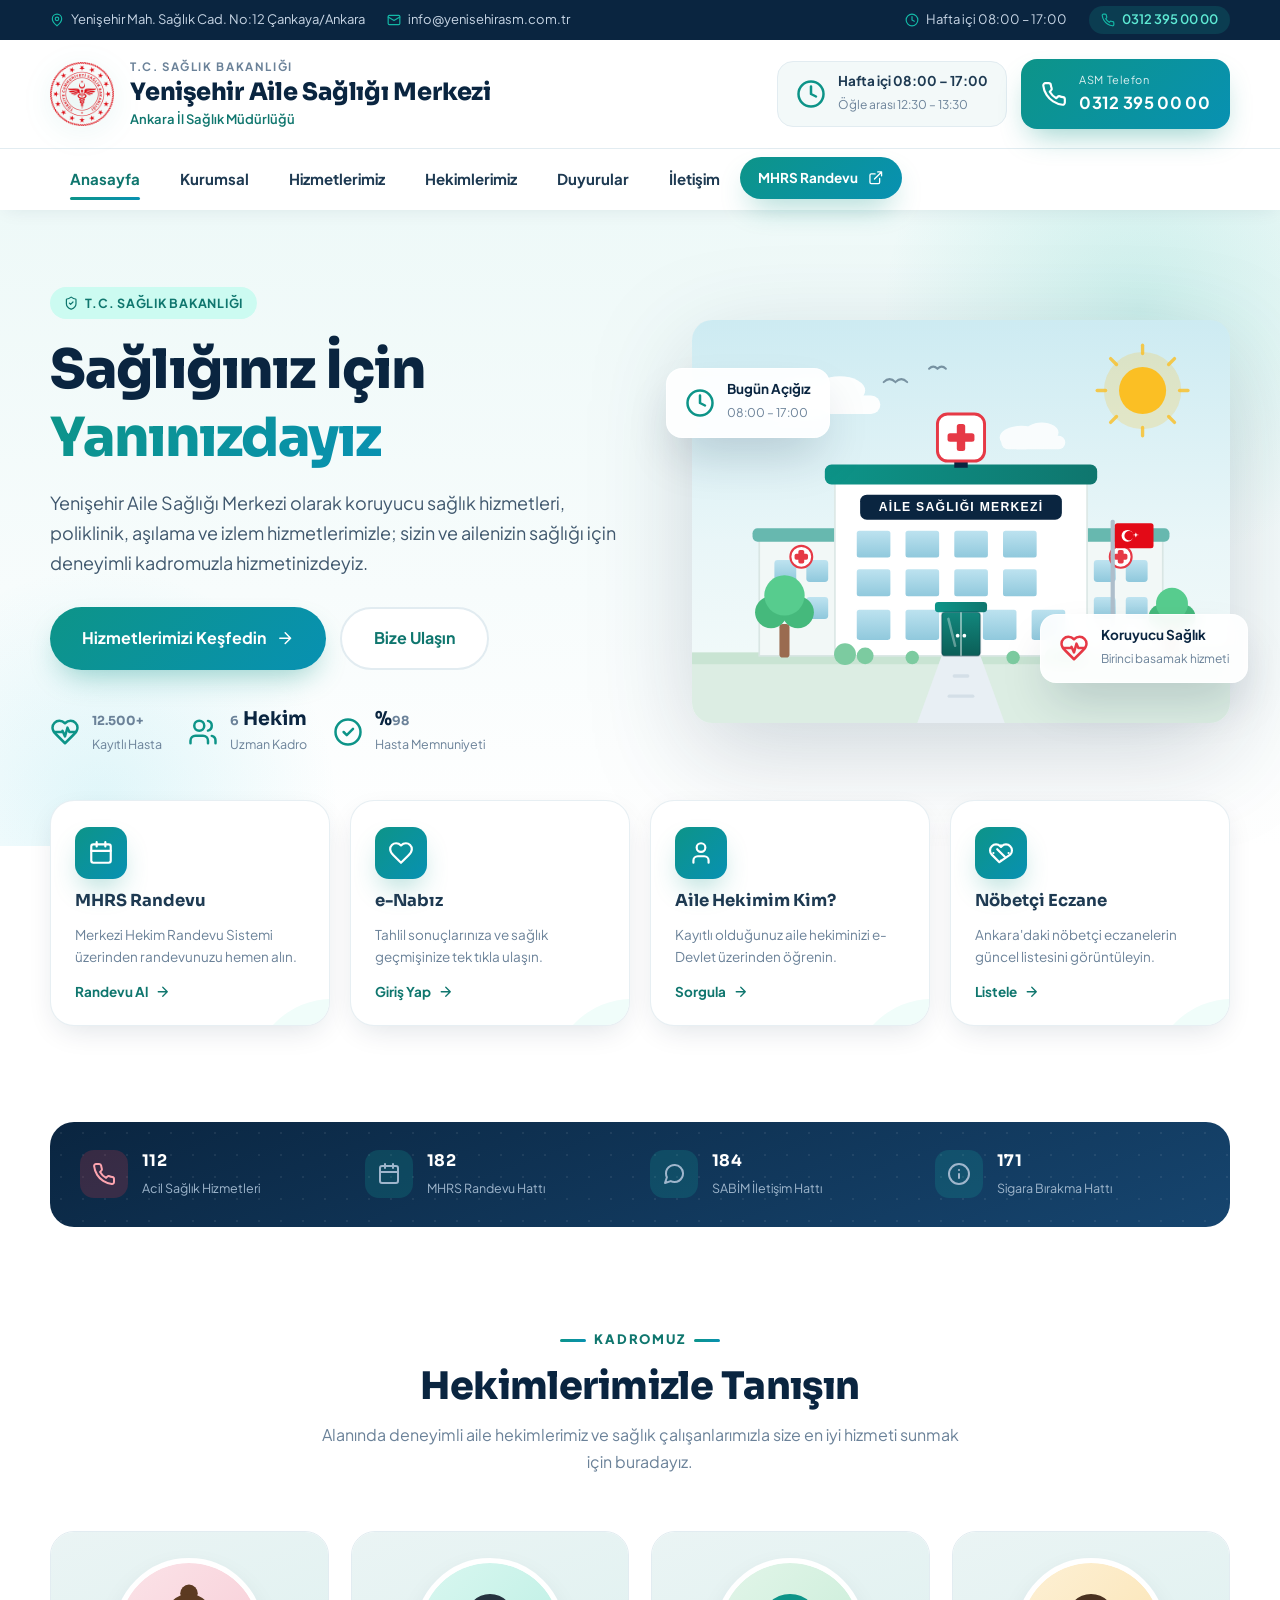
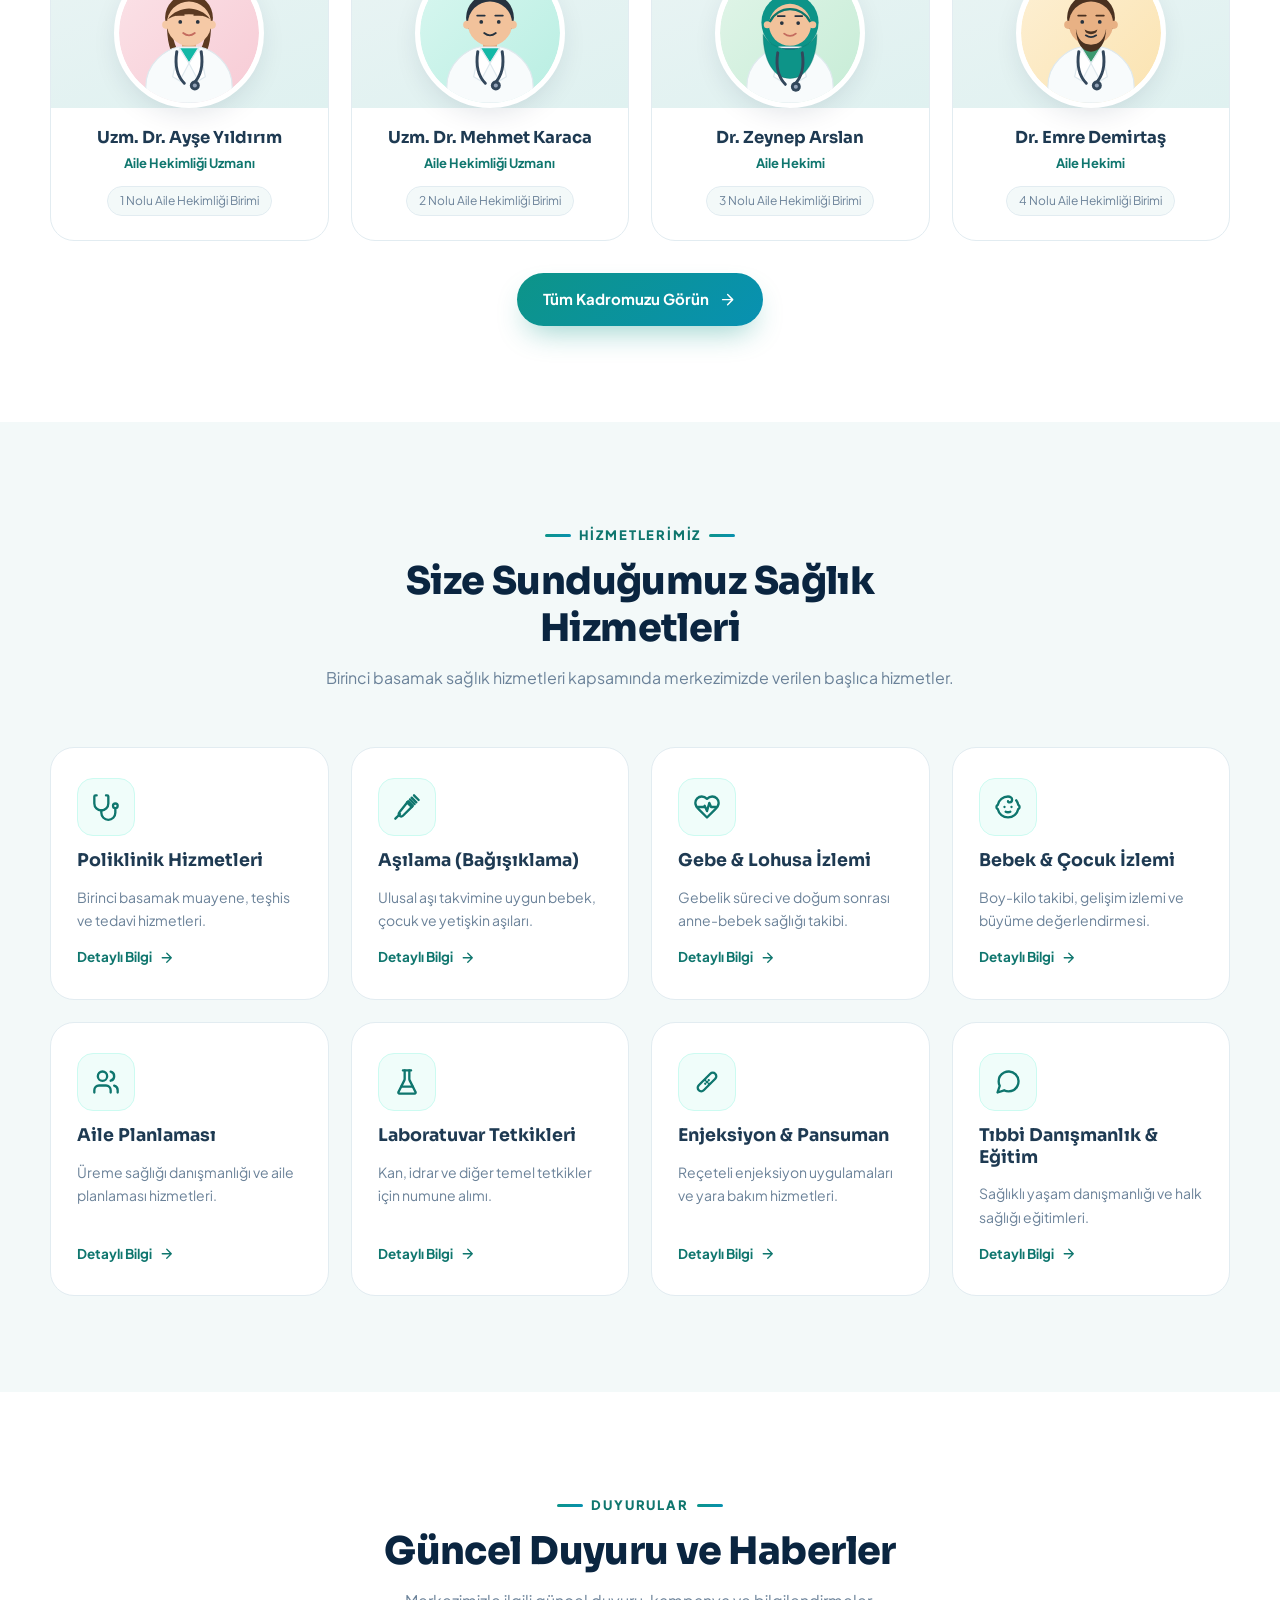
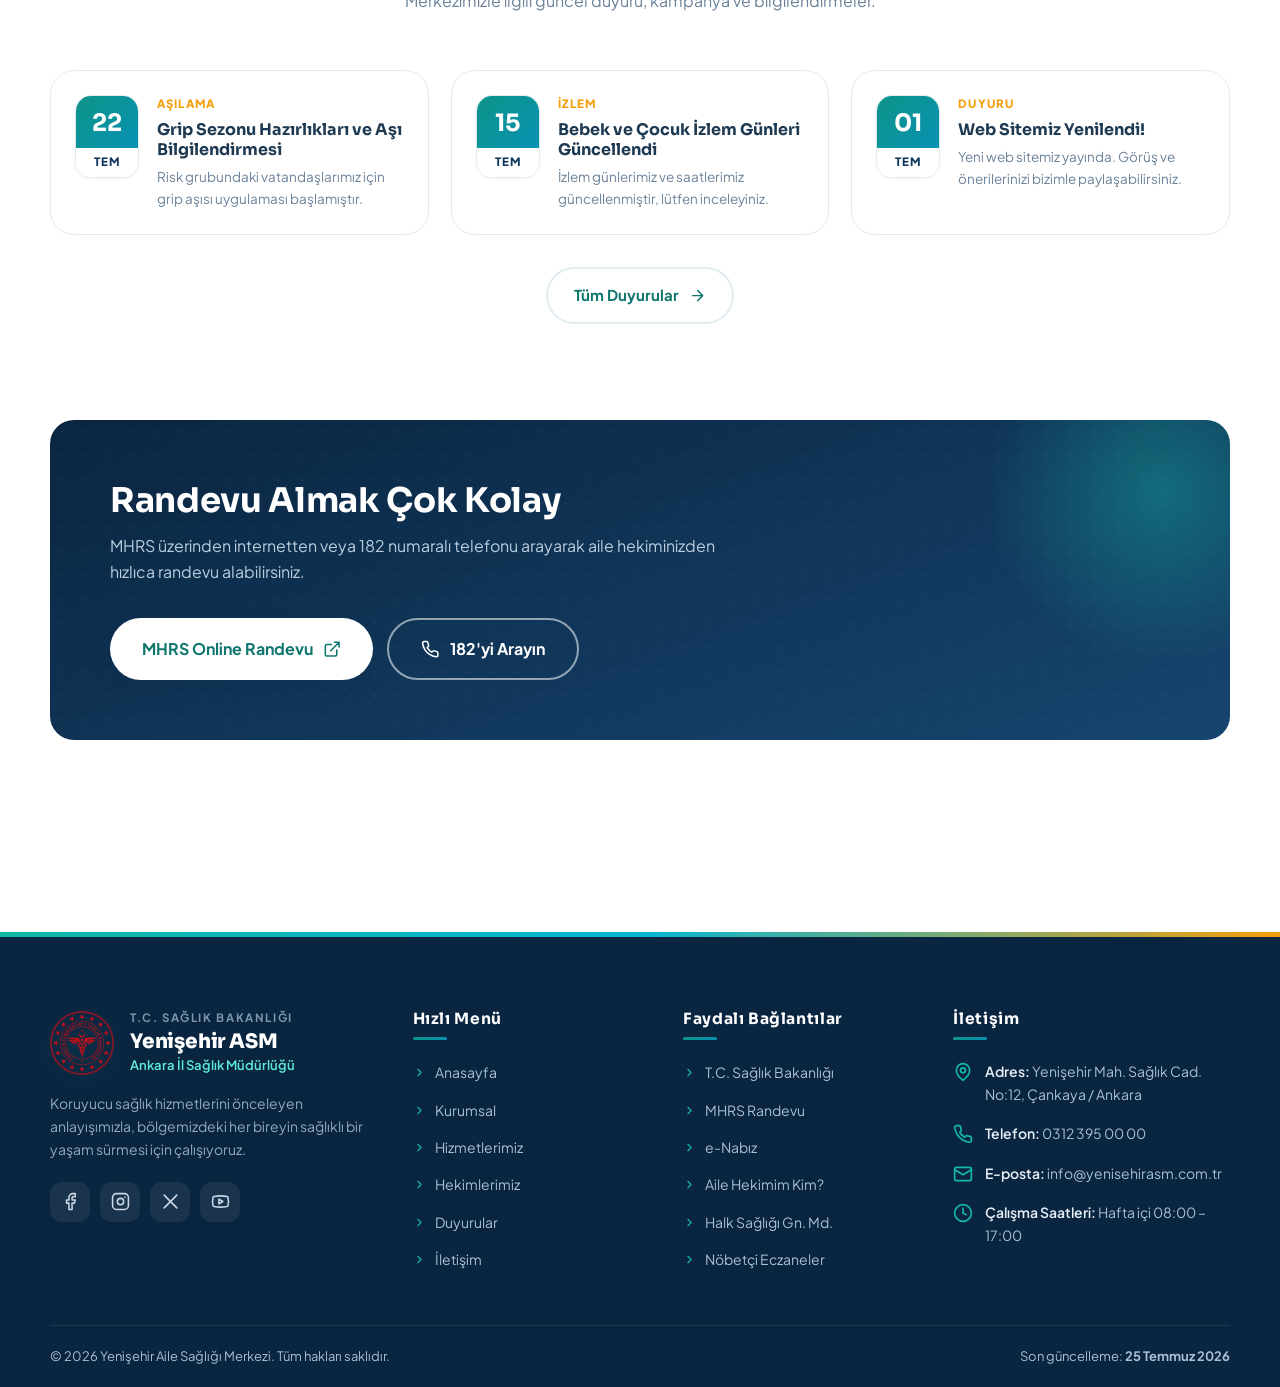
==== commit 4e5feef6: "main logo changed" ====
--- a/index.html
+++ b/index.html
@@ -5,7 +5,7 @@
   <meta name="viewport" content="width=device-width, initial-scale=1.0">
   <title>Yenişehir Aile Sağlığı Merkezi — Ankara İl Sağlık Müdürlüğü</title>
   <meta name="description" content="Yenişehir Aile Sağlığı Merkezi resmi tanıtım sitesi. Hizmetlerimiz, hekimlerimiz, duyurular ve iletişim bilgileri.">
-  <link rel="icon" type="image/svg+xml" href="assets/img/logo.svg">
+  <link rel="icon" type="image/svg+xml" href="assets/img/tcsb-logo.png">
   <link rel="preconnect" href="https://fonts.googleapis.com">
   <link rel="preconnect" href="https://fonts.gstatic.com" crossorigin>
   <link href="https://fonts.googleapis.com/css2?family=Plus+Jakarta+Sans:wght@400;500;600;700;800&family=Sora:wght@600;700;800&display=swap" rel="stylesheet">
@@ -43,7 +43,7 @@
   <header class="site-header">
     <div class="container site-header__inner">
       <a class="brand" href="index.html" aria-label="Yenişehir Aile Sağlığı Merkezi anasayfa">
-        <img class="brand__logo" src="assets/img/logo.svg" alt="T.C. Sağlık Bakanlığı kurum logosu" width="64" height="64">
+        <img class="brand__logo" src="assets/img/tcsb-logo.png" alt="T.C. Sağlık Bakanlığı kurum logosu" width="64" height="64">
         <span class="brand__text">
           <span class="brand__gov">T.C. Sağlık Bakanlığı</span>
           <span class="brand__name">Yenişehir Aile Sağlığı Merkezi</span>
@@ -420,7 +420,7 @@
       <div class="footer-grid">
         <div class="footer__brand">
           <a class="brand" href="index.html">
-            <img class="brand__logo" src="assets/img/logo.svg" alt="" width="64" height="64">
+            <img class="brand__logo" src="assets/img/tcsb-logo.png" alt="" width="64" height="64">
             <span class="brand__text">
               <span class="brand__gov">T.C. Sağlık Bakanlığı</span>
               <span class="brand__name">Yenişehir ASM</span>
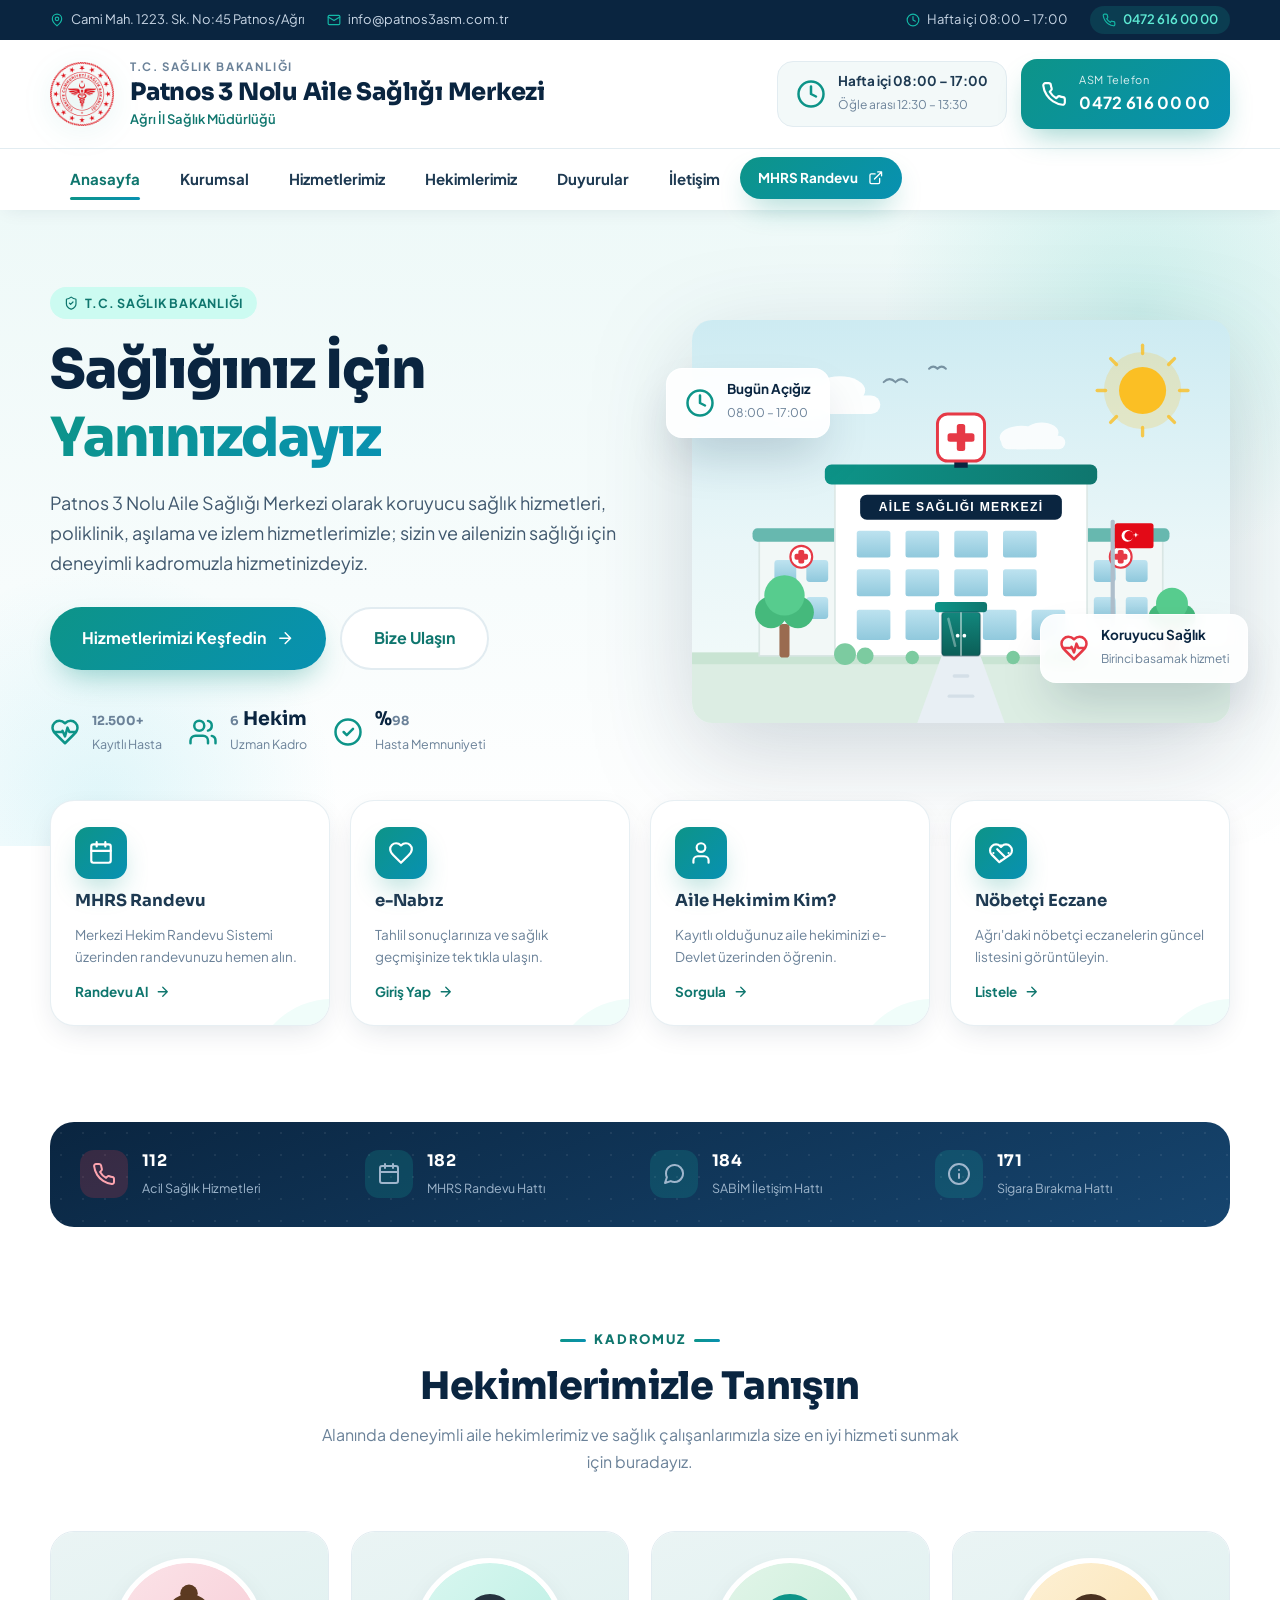
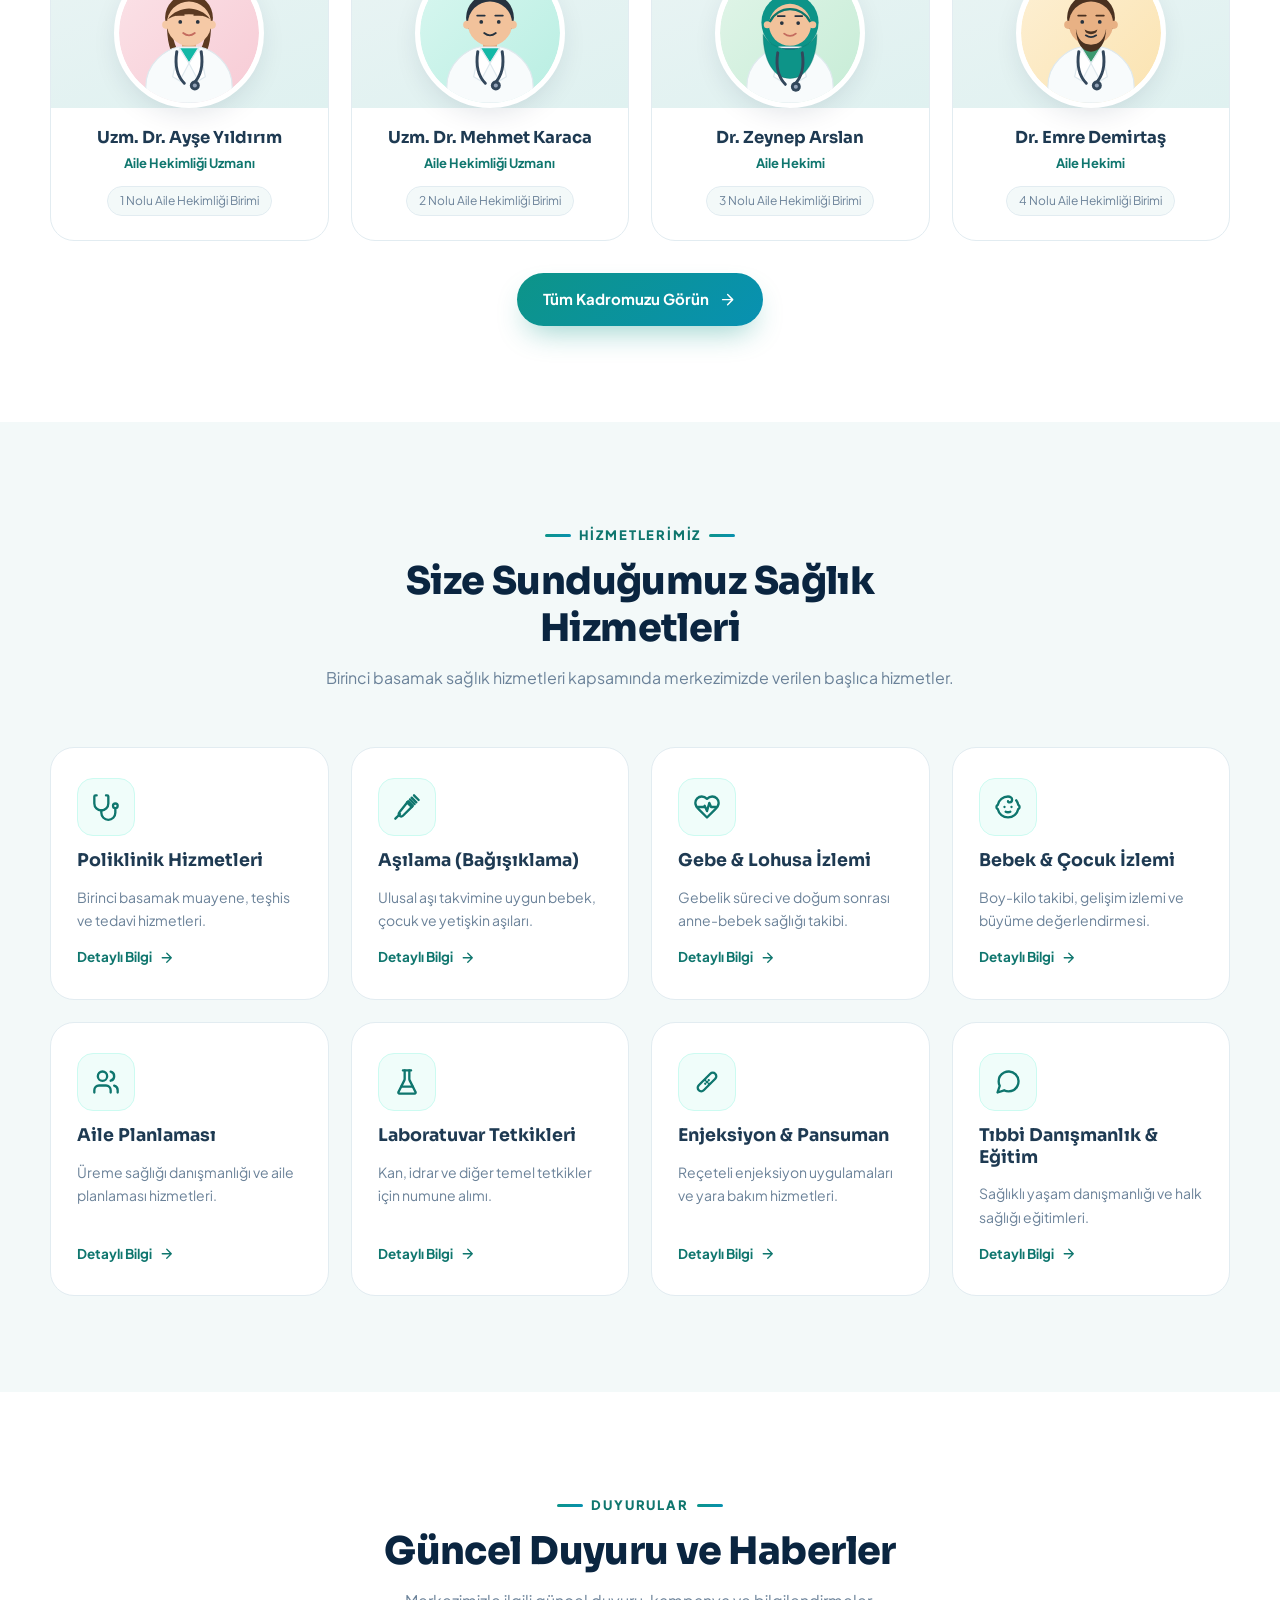
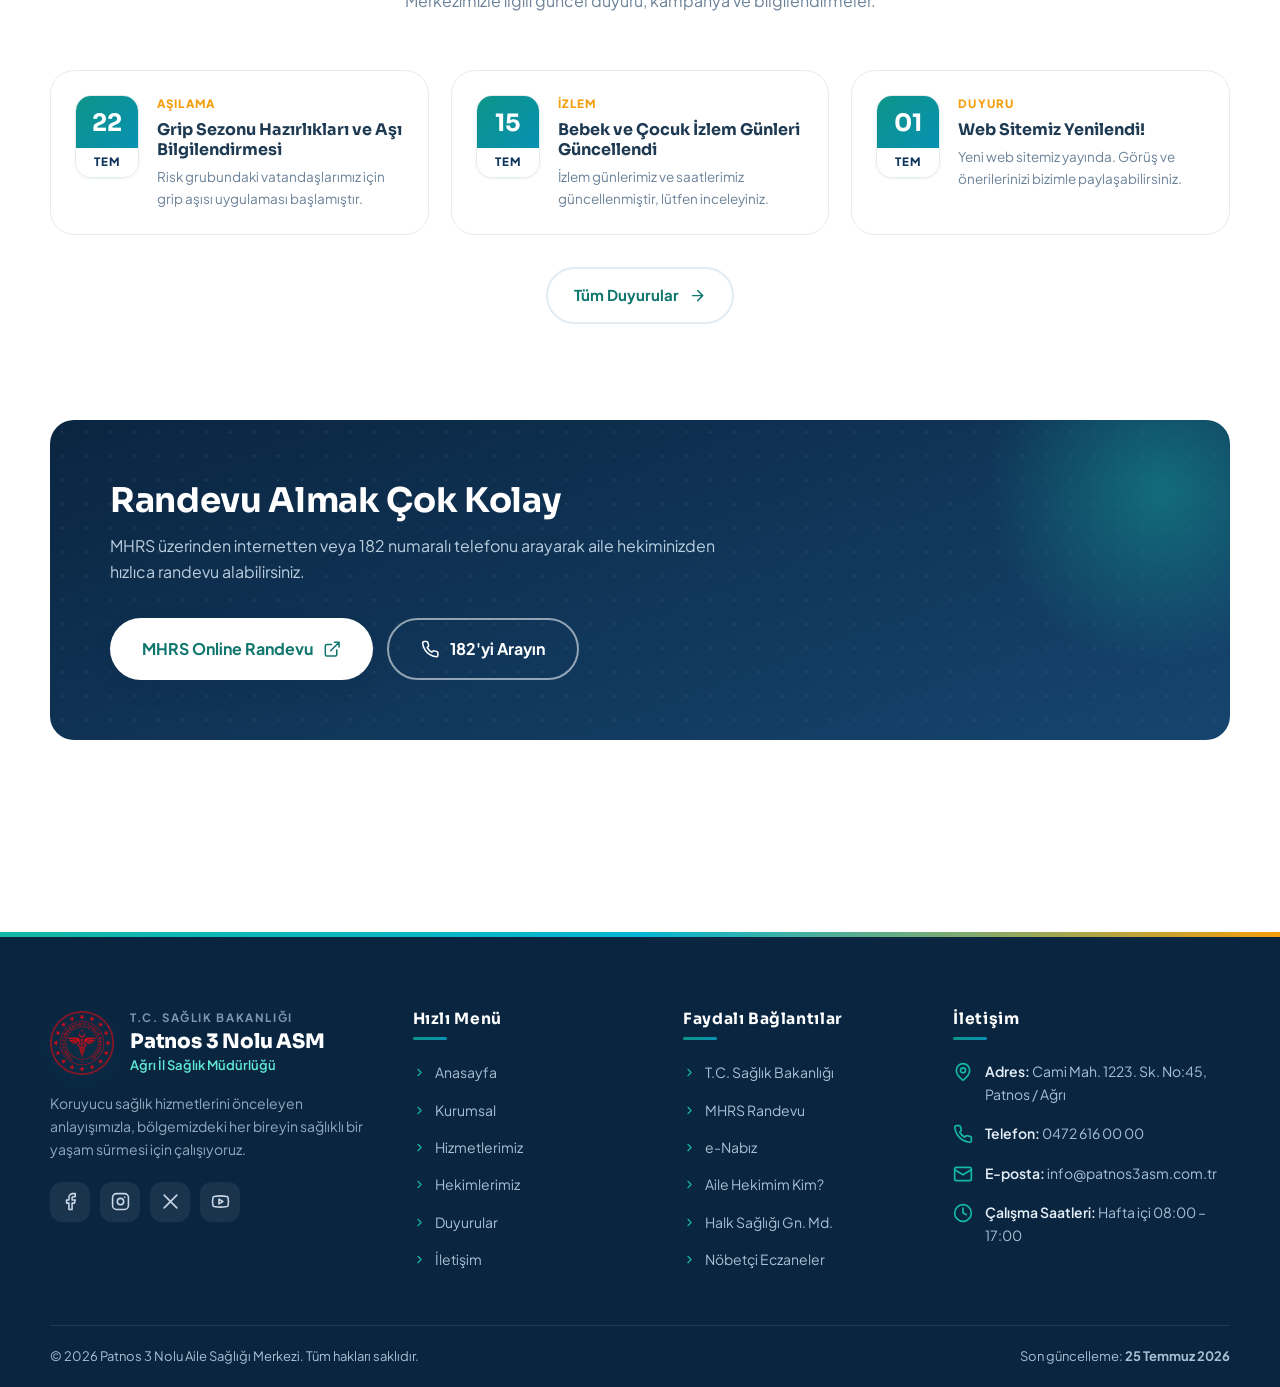
==== commit a19bf082: "names corrected to ağrı patnos" ====
--- a/index.html
+++ b/index.html
@@ -3,8 +3,8 @@
 <head>
   <meta charset="UTF-8">
   <meta name="viewport" content="width=device-width, initial-scale=1.0">
-  <title>Yenişehir Aile Sağlığı Merkezi — Ankara İl Sağlık Müdürlüğü</title>
-  <meta name="description" content="Yenişehir Aile Sağlığı Merkezi resmi tanıtım sitesi. Hizmetlerimiz, hekimlerimiz, duyurular ve iletişim bilgileri.">
+  <title>Patnos 3 Nolu Aile Sağlığı Merkezi — Ağrı İl Sağlık Müdürlüğü</title>
+  <meta name="description" content="Patnos 3 Nolu Aile Sağlığı Merkezi resmi tanıtım sitesi. Hizmetlerimiz, hekimlerimiz, duyurular ve iletişim bilgileri.">
   <link rel="icon" type="image/svg+xml" href="assets/img/tcsb-logo.png">
   <link rel="preconnect" href="https://fonts.googleapis.com">
   <link rel="preconnect" href="https://fonts.gstatic.com" crossorigin>
@@ -19,11 +19,11 @@
       <div class="topbar__group topbar__group--left">
         <span class="topbar__item topbar__item--address">
           <svg class="icon" viewBox="0 0 24 24"><path d="M20 10c0 6-8 12-8 12s-8-6-8-12a8 8 0 0 1 16 0Z"/><circle cx="12" cy="10" r="3"/></svg>
-          Yenişehir Mah. Sağlık Cad. No:12 Çankaya/Ankara
+          Cami Mah. 1223. Sk. No:45 Patnos/Ağrı
         </span>
-        <a class="topbar__item" href="mailto:info@yenisehirasm.com.tr">
+        <a class="topbar__item" href="mailto:info@patnos3asm.com.tr">
           <svg class="icon" viewBox="0 0 24 24"><rect x="2" y="4" width="20" height="16" rx="2"/><path d="m22 7-10 6L2 7"/></svg>
-          info@yenisehirasm.com.tr
+          info@patnos3asm.com.tr
         </a>
       </div>
       <div class="topbar__group">
@@ -31,9 +31,9 @@
           <svg class="icon" viewBox="0 0 24 24"><circle cx="12" cy="12" r="10"/><path d="M12 6v6l4 2"/></svg>
           Hafta içi 08:00 – 17:00
         </span>
-        <a class="topbar__item topbar__pill" href="tel:03123950000">
+        <a class="topbar__item topbar__pill" href="tel:04726160000">
           <svg class="icon" viewBox="0 0 24 24"><path d="M22 16.92v3a2 2 0 0 1-2.18 2 19.79 19.79 0 0 1-8.63-3.07 19.5 19.5 0 0 1-6-6A19.79 19.79 0 0 1 2.12 4.18 2 2 0 0 1 4.11 2h3a2 2 0 0 1 2 1.72c.13.96.36 1.9.7 2.81a2 2 0 0 1-.45 2.11L8.09 9.91a16 16 0 0 0 6 6l1.27-1.27a2 2 0 0 1 2.11-.45c.91.34 1.85.57 2.81.7A2 2 0 0 1 22 16.92z"/></svg>
-          0312 395 00 00
+          0472 616 00 00
         </a>
       </div>
     </div>
@@ -42,12 +42,12 @@
   <!-- ============================ HEADER ============================ -->
   <header class="site-header">
     <div class="container site-header__inner">
-      <a class="brand" href="index.html" aria-label="Yenişehir Aile Sağlığı Merkezi anasayfa">
+      <a class="brand" href="index.html" aria-label="Patnos 3 Nolu Aile Sağlığı Merkezi anasayfa">
         <img class="brand__logo" src="assets/img/tcsb-logo.png" alt="T.C. Sağlık Bakanlığı kurum logosu" width="64" height="64">
         <span class="brand__text">
           <span class="brand__gov">T.C. Sağlık Bakanlığı</span>
-          <span class="brand__name">Yenişehir Aile Sağlığı Merkezi</span>
-          <span class="brand__sub">Ankara İl Sağlık Müdürlüğü</span>
+          <span class="brand__name">Patnos 3 Nolu Aile Sağlığı Merkezi</span>
+          <span class="brand__sub">Ağrı İl Sağlık Müdürlüğü</span>
         </span>
       </a>
       <div class="header__meta">
@@ -58,11 +58,11 @@
             <span>Öğle arası 12:30 – 13:30</span>
           </div>
         </div>
-        <a class="header__phone" href="tel:03123950000">
+        <a class="header__phone" href="tel:04726160000">
           <svg class="icon" viewBox="0 0 24 24"><path d="M22 16.92v3a2 2 0 0 1-2.18 2 19.79 19.79 0 0 1-8.63-3.07 19.5 19.5 0 0 1-6-6A19.79 19.79 0 0 1 2.12 4.18 2 2 0 0 1 4.11 2h3a2 2 0 0 1 2 1.72c.13.96.36 1.9.7 2.81a2 2 0 0 1-.45 2.11L8.09 9.91a16 16 0 0 0 6 6l1.27-1.27a2 2 0 0 1 2.11-.45c.91.34 1.85.57 2.81.7A2 2 0 0 1 22 16.92z"/></svg>
           <div>
             <small>ASM Telefon</small>
-            <b>0312 395 00 00</b>
+            <b>0472 616 00 00</b>
           </div>
         </a>
       </div>
@@ -104,7 +104,7 @@
           </span>
           <h1 class="hero__title">Sağlığınız İçin <em>Yanınızdayız</em></h1>
           <p class="hero__text">
-            Yenişehir Aile Sağlığı Merkezi olarak koruyucu sağlık hizmetleri, poliklinik,
+            Patnos 3 Nolu Aile Sağlığı Merkezi olarak koruyucu sağlık hizmetleri, poliklinik,
             aşılama ve izlem hizmetlerimizle; sizin ve ailenizin sağlığı için
             deneyimli kadromuzla hizmetinizdeyiz.
           </p>
@@ -132,7 +132,7 @@
         </div>
 
         <div class="hero__art">
-          <img src="assets/img/hero-building.svg" alt="Yenişehir Aile Sağlığı Merkezi binasının dışarıdan görünümü" width="640" height="480">
+          <img src="assets/img/hero-building.svg" alt="Patnos 3 Nolu Aile Sağlığı Merkezi binasının dışarıdan görünümü" width="640" height="480">
           <div class="hero__card hero__card--hours">
             <svg class="icon" viewBox="0 0 24 24"><circle cx="12" cy="12" r="10"/><path d="M12 6v6l4 2"/></svg>
             <div><b>Bugün Açığız</b><span>08:00 – 17:00</span></div>
@@ -172,12 +172,12 @@
           <p>Kayıtlı olduğunuz aile hekiminizi e-Devlet üzerinden öğrenin.</p>
           <span class="qa-card__link">Sorgula <svg class="icon" viewBox="0 0 24 24"><path d="M5 12h14M12 5l7 7-7 7"/></svg></span>
         </a>
-        <a class="qa-card reveal reveal--d3" href="https://www.ankaraeo.org.tr/nobetci-eczaneler" target="_blank" rel="noopener">
+        <a class="qa-card reveal reveal--d3" href="https://www.agrieo.org.tr/nobetci-eczaneler" target="_blank" rel="noopener">
           <span class="qa-card__icon">
             <svg class="icon" viewBox="0 0 24 24"><path d="M10.5 20.5 3.5 13.5a5.5 5.5 0 0 1 7.8-7.8l.7.7.7-.7a5.5 5.5 0 0 1 7.8 7.8z"/><path d="M8.5 8.5l7 7M12 5v.01M19 12h.01M5 12h.01M12 19v.01"/></svg>
           </span>
           <h3>Nöbetçi Eczane</h3>
-          <p>Ankara'daki nöbetçi eczanelerin güncel listesini görüntüleyin.</p>
+          <p>Ağrı'daki nöbetçi eczanelerin güncel listesini görüntüleyin.</p>
           <span class="qa-card__link">Listele <svg class="icon" viewBox="0 0 24 24"><path d="M5 12h14M12 5l7 7-7 7"/></svg></span>
         </a>
       </div>
@@ -423,8 +423,8 @@
             <img class="brand__logo" src="assets/img/tcsb-logo.png" alt="" width="64" height="64">
             <span class="brand__text">
               <span class="brand__gov">T.C. Sağlık Bakanlığı</span>
-              <span class="brand__name">Yenişehir ASM</span>
-              <span class="brand__sub">Ankara İl Sağlık Müdürlüğü</span>
+              <span class="brand__name">Patnos 3 Nolu ASM</span>
+              <span class="brand__sub">Ağrı İl Sağlık Müdürlüğü</span>
             </span>
           </a>
           <p class="footer__about">
@@ -459,7 +459,7 @@
             <li><a href="https://enabiz.gov.tr" target="_blank" rel="noopener"><svg class="icon" viewBox="0 0 24 24"><path d="m9 18 6-6-6-6"/></svg>e-Nabız</a></li>
             <li><a href="https://www.turkiye.gov.tr/aile-hekim-bilgisi" target="_blank" rel="noopener"><svg class="icon" viewBox="0 0 24 24"><path d="m9 18 6-6-6-6"/></svg>Aile Hekimim Kim?</a></li>
             <li><a href="https://hsgm.saglik.gov.tr" target="_blank" rel="noopener"><svg class="icon" viewBox="0 0 24 24"><path d="m9 18 6-6-6-6"/></svg>Halk Sağlığı Gn. Md.</a></li>
-            <li><a href="https://www.ankaraeo.org.tr/nobetci-eczaneler" target="_blank" rel="noopener"><svg class="icon" viewBox="0 0 24 24"><path d="m9 18 6-6-6-6"/></svg>Nöbetçi Eczaneler</a></li>
+            <li><a href="https://www.agrieo.org.tr/nobetci-eczaneler" target="_blank" rel="noopener"><svg class="icon" viewBox="0 0 24 24"><path d="m9 18 6-6-6-6"/></svg>Nöbetçi Eczaneler</a></li>
           </ul>
         </nav>
 
@@ -468,15 +468,15 @@
           <ul class="footer__contact">
             <li>
               <svg class="icon" viewBox="0 0 24 24"><path d="M20 10c0 6-8 12-8 12s-8-6-8-12a8 8 0 0 1 16 0Z"/><circle cx="12" cy="10" r="3"/></svg>
-              <span><b>Adres:</b> Yenişehir Mah. Sağlık Cad. No:12, Çankaya / Ankara</span>
+              <span><b>Adres:</b> Cami Mah. 1223. Sk. No:45, Patnos / Ağrı</span>
             </li>
             <li>
               <svg class="icon" viewBox="0 0 24 24"><path d="M22 16.92v3a2 2 0 0 1-2.18 2 19.79 19.79 0 0 1-8.63-3.07 19.5 19.5 0 0 1-6-6A19.79 19.79 0 0 1 2.12 4.18 2 2 0 0 1 4.11 2h3a2 2 0 0 1 2 1.72c.13.96.36 1.9.7 2.81a2 2 0 0 1-.45 2.11L8.09 9.91a16 16 0 0 0 6 6l1.27-1.27a2 2 0 0 1 2.11-.45c.91.34 1.85.57 2.81.7A2 2 0 0 1 22 16.92z"/></svg>
-              <span><b>Telefon:</b> <a href="tel:03123950000">0312 395 00 00</a></span>
+              <span><b>Telefon:</b> <a href="tel:04726160000">0472 616 00 00</a></span>
             </li>
             <li>
               <svg class="icon" viewBox="0 0 24 24"><rect x="2" y="4" width="20" height="16" rx="2"/><path d="m22 7-10 6L2 7"/></svg>
-              <span><b>E-posta:</b> <a href="mailto:info@yenisehirasm.com.tr">info@yenisehirasm.com.tr</a></span>
+              <span><b>E-posta:</b> <a href="mailto:info@patnos3asm.com.tr">info@patnos3asm.com.tr</a></span>
             </li>
             <li>
               <svg class="icon" viewBox="0 0 24 24"><circle cx="12" cy="12" r="10"/><path d="M12 6v6l4 2"/></svg>
@@ -488,7 +488,7 @@
 
       <div class="footer-bottom">
         <div class="footer-bottom__inner">
-          <span>© <span data-year>2026</span> Yenişehir Aile Sağlığı Merkezi. Tüm hakları saklıdır.</span>
+          <span>© <span data-year>2026</span> Patnos 3 Nolu Aile Sağlığı Merkezi. Tüm hakları saklıdır.</span>
           <span>Son güncelleme: <b>25 Temmuz 2026</b></span>
         </div>
       </div>
--- a/assets/css/style.css
+++ b/assets/css/style.css
@@ -1,5 +1,5 @@
 /* ==========================================================================
-   Yenişehir Aile Sağlığı Merkezi — Ana Stil Dosyası
+   Patnos 3 Nolu Aile Sağlığı Merkezi — Ana Stil Dosyası
    --------------------------------------------------------------------------
    İçindekiler:
    01. Değişkenler & Tasarım Sistemi
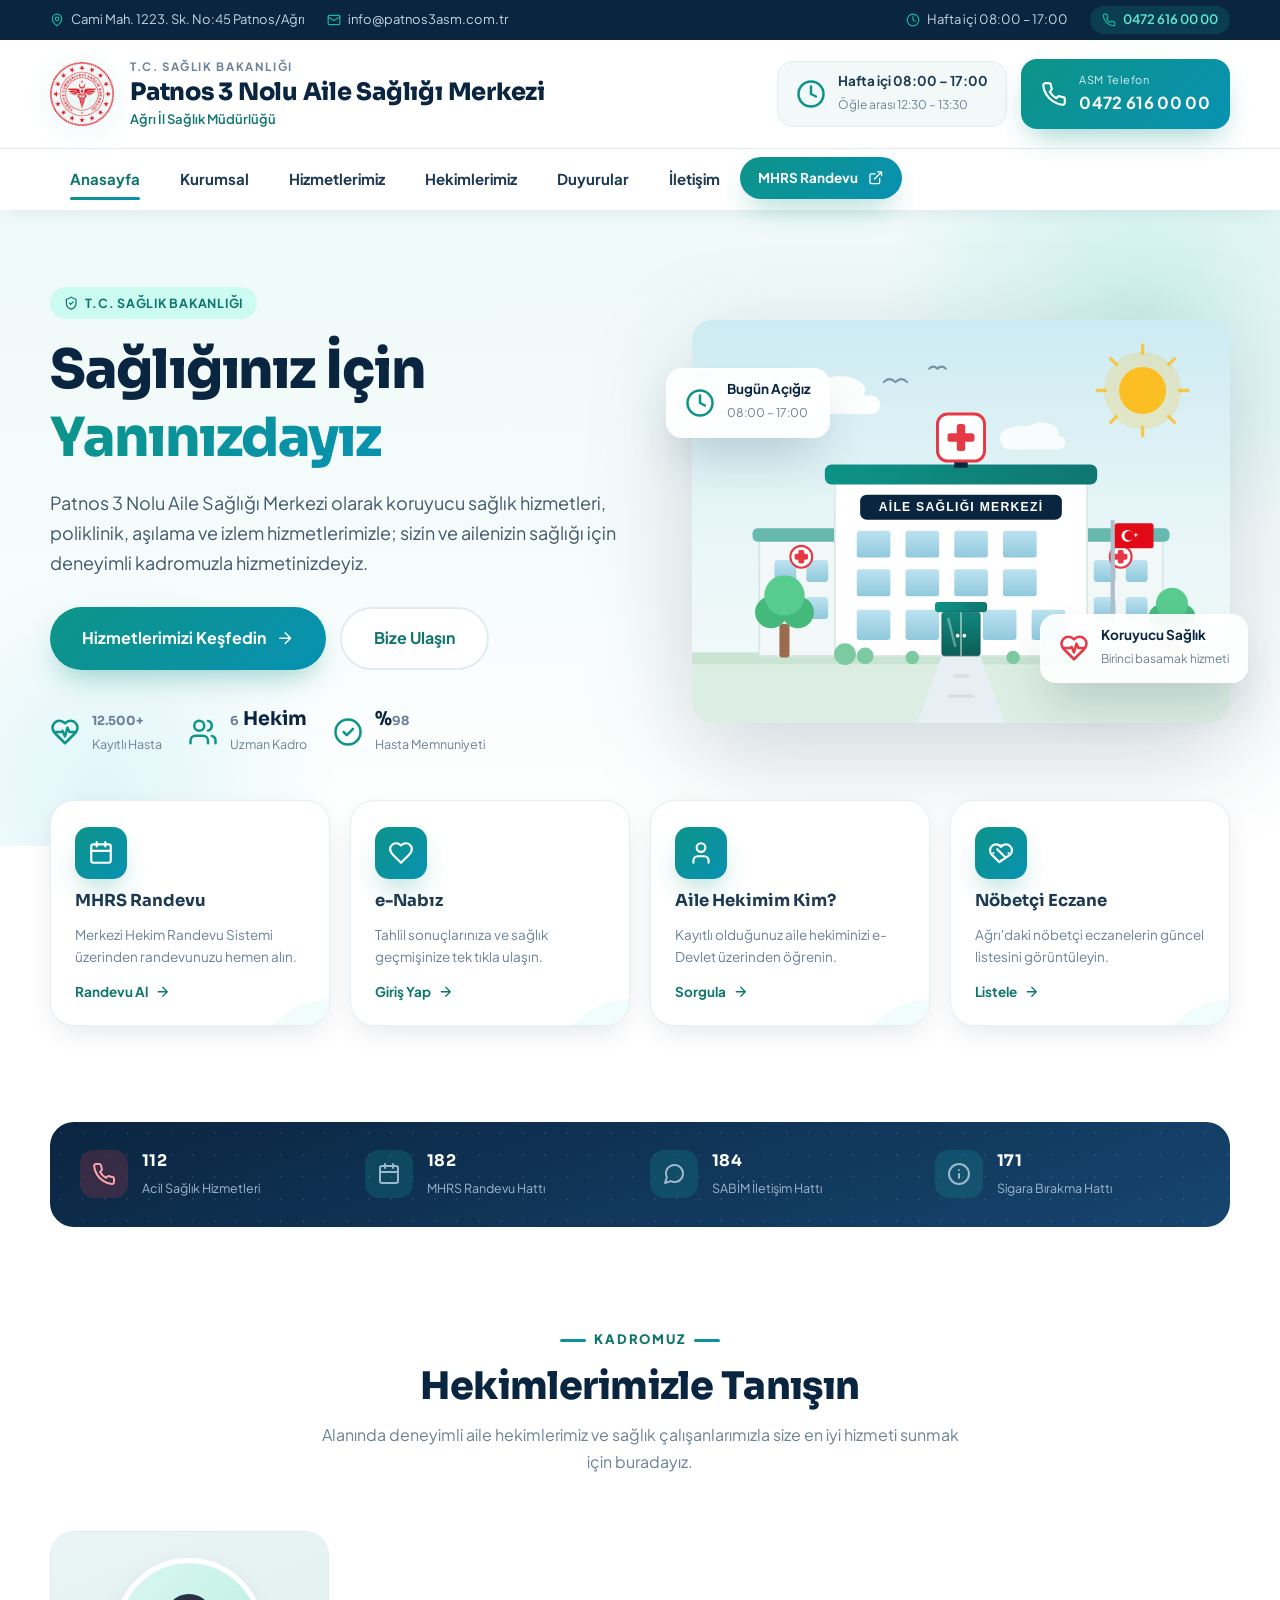
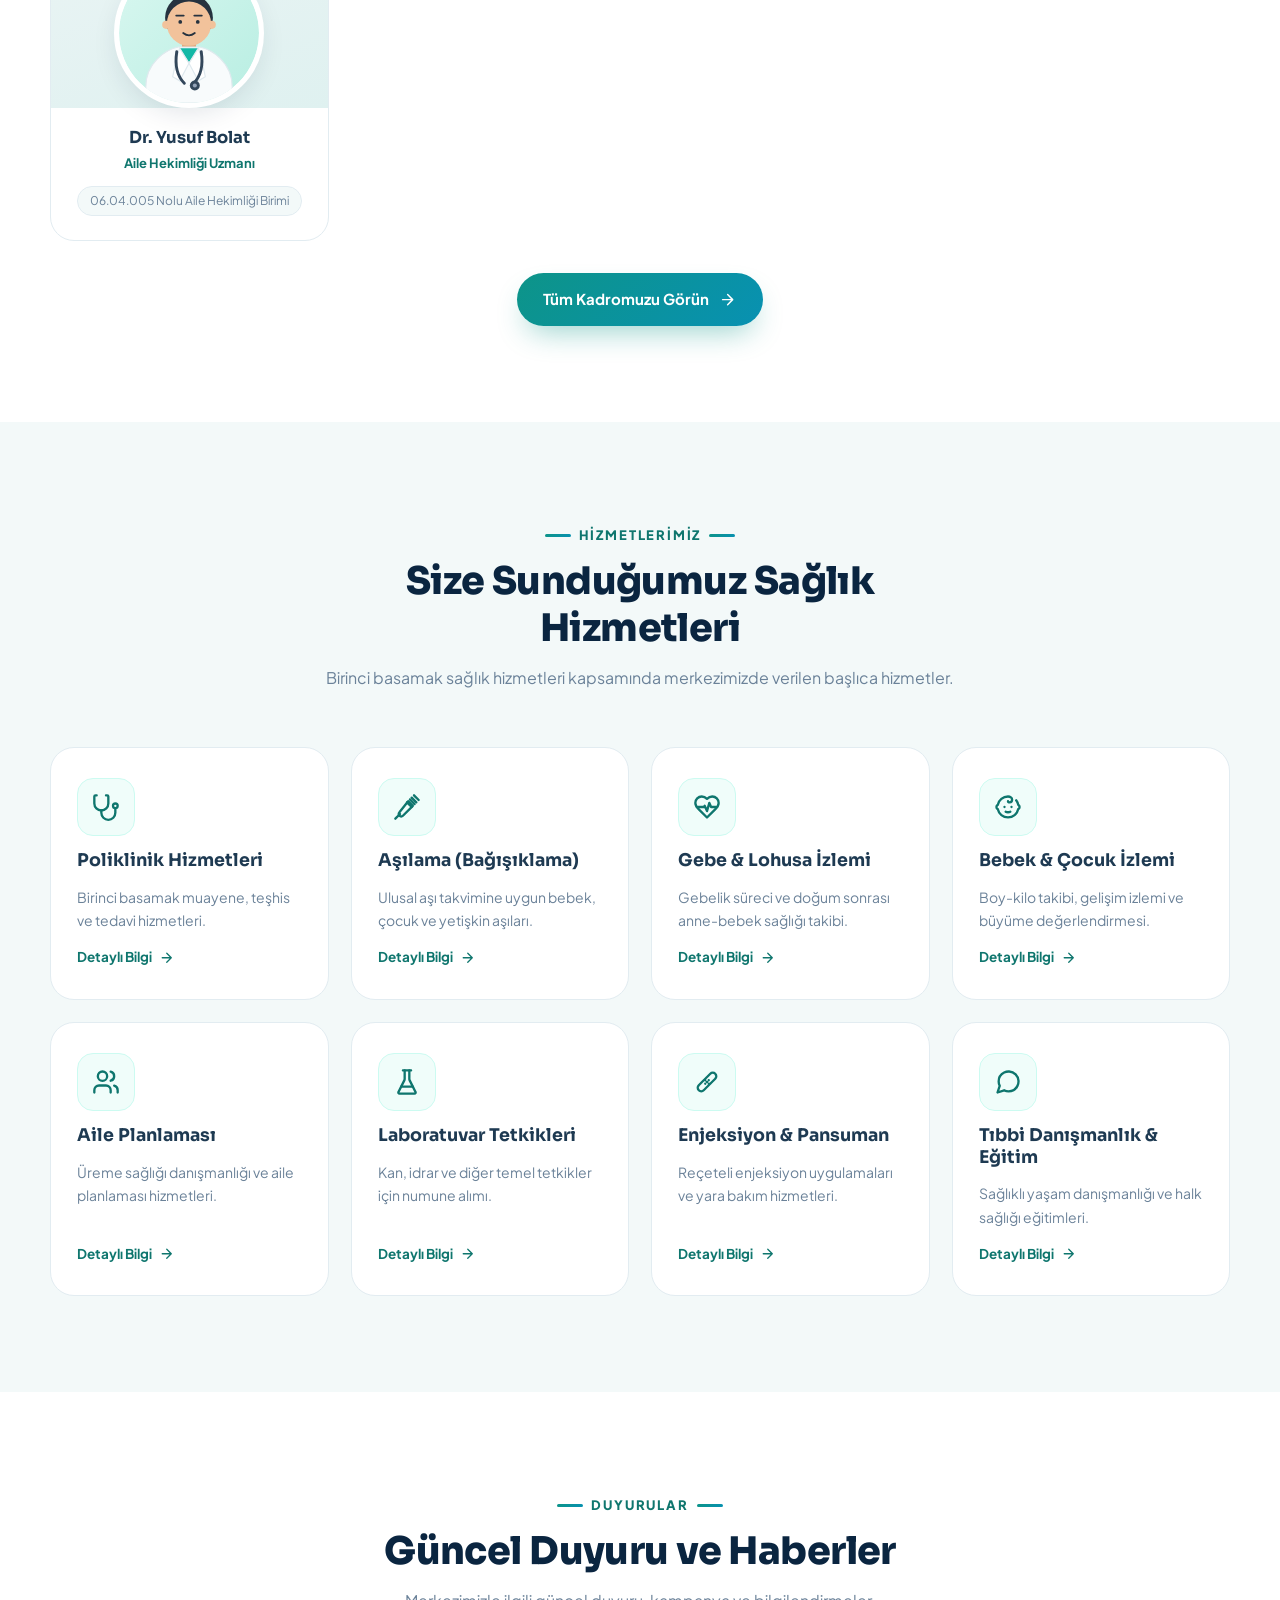
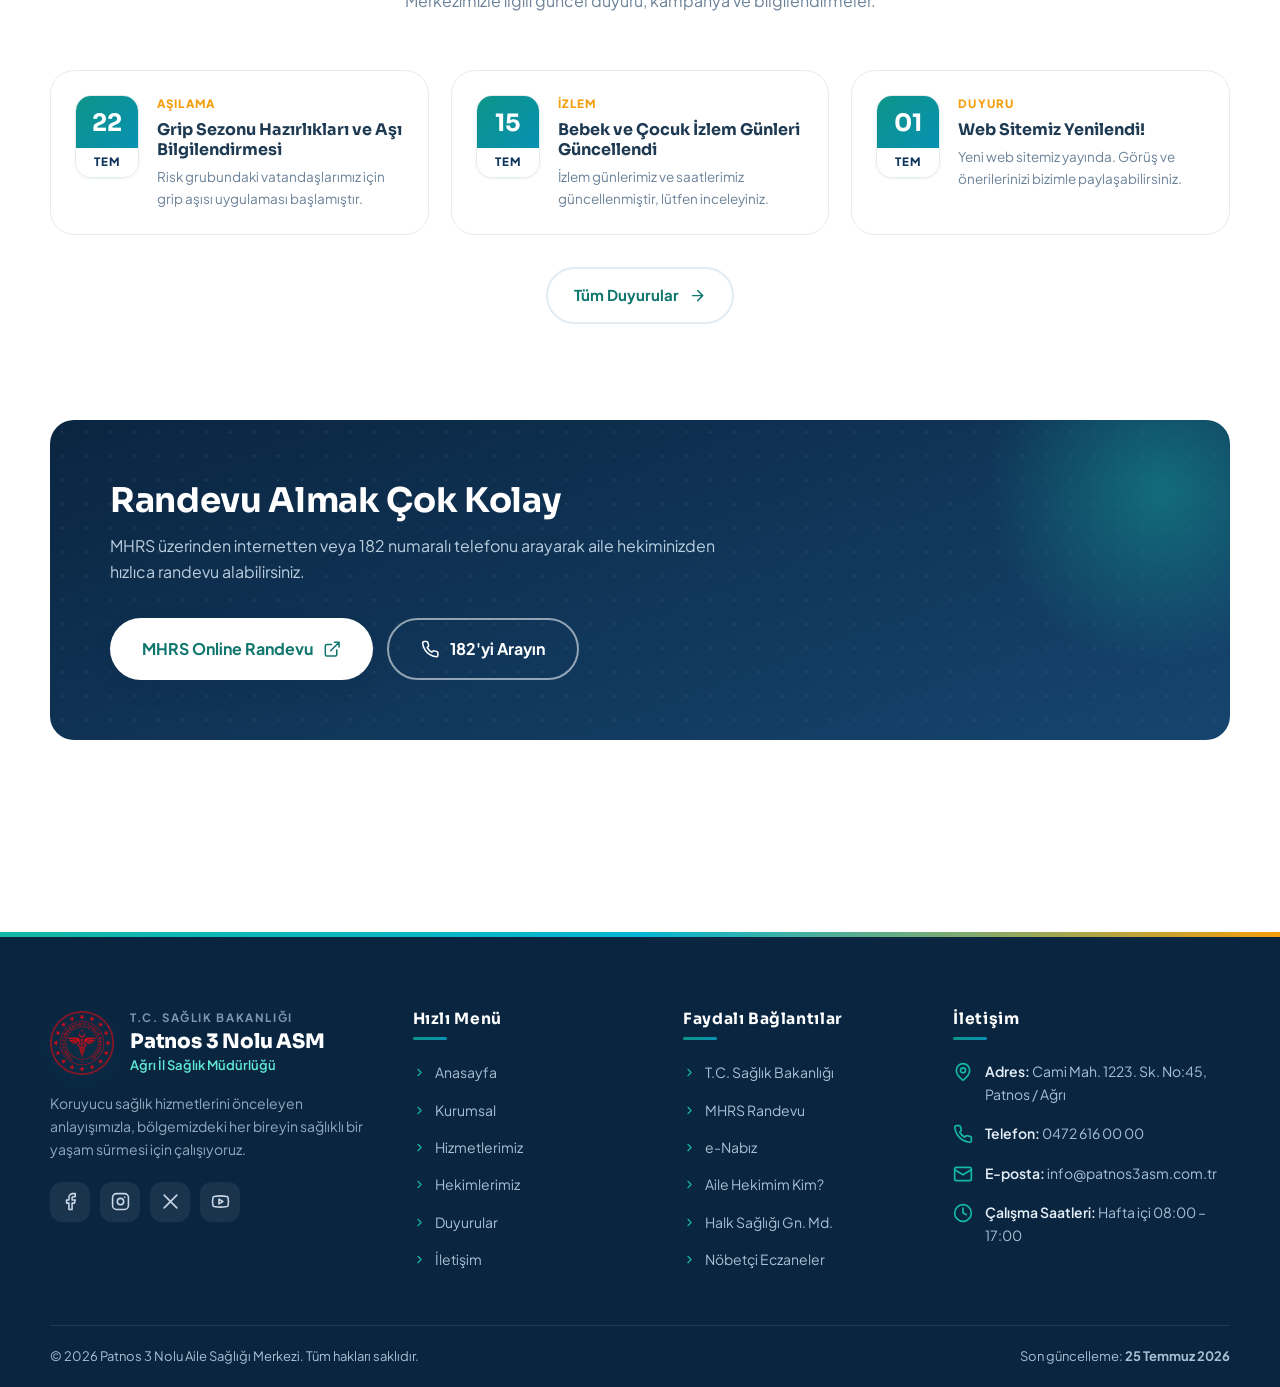
==== commit cdf99ece: "doctors sections changed. only doctor now is yusuf bolat" ====
--- a/index.html
+++ b/index.html
@@ -218,46 +218,16 @@
           <p>Alanında deneyimli aile hekimlerimiz ve sağlık çalışanlarımızla size en iyi hizmeti sunmak için buradayız.</p>
         </div>
         <div class="doctors-grid">
-          <article class="doctor-card reveal">
-            <div class="doctor-card__avatar">
-              <img src="assets/img/avatar-dr-f1.svg" alt="Uzm. Dr. Ayşe Yıldırım" width="150" height="150" loading="lazy">
-            </div>
-            <div class="doctor-card__body">
-              <h3>Uzm. Dr. Ayşe Yıldırım</h3>
-              <p class="doctor-card__role">Aile Hekimliği Uzmanı</p>
-              <span class="doctor-card__unit">1 Nolu Aile Hekimliği Birimi</span>
-            </div>
-          </article>
-          <article class="doctor-card reveal reveal--d1">
-            <div class="doctor-card__avatar">
-              <img src="assets/img/avatar-dr-m1.svg" alt="Uzm. Dr. Mehmet Karaca" width="150" height="150" loading="lazy">
-            </div>
-            <div class="doctor-card__body">
-              <h3>Uzm. Dr. Mehmet Karaca</h3>
-              <p class="doctor-card__role">Aile Hekimliği Uzmanı</p>
-              <span class="doctor-card__unit">2 Nolu Aile Hekimliği Birimi</span>
-            </div>
-          </article>
-          <article class="doctor-card reveal reveal--d2">
-            <div class="doctor-card__avatar">
-              <img src="assets/img/avatar-dr-f3.svg" alt="Dr. Zeynep Arslan" width="150" height="150" loading="lazy">
-            </div>
-            <div class="doctor-card__body">
-              <h3>Dr. Zeynep Arslan</h3>
-              <p class="doctor-card__role">Aile Hekimi</p>
-              <span class="doctor-card__unit">3 Nolu Aile Hekimliği Birimi</span>
-            </div>
-          </article>
-          <article class="doctor-card reveal reveal--d3">
-            <div class="doctor-card__avatar">
-              <img src="assets/img/avatar-dr-m3.svg" alt="Dr. Emre Demirtaş" width="150" height="150" loading="lazy">
-            </div>
-            <div class="doctor-card__body">
-              <h3>Dr. Emre Demirtaş</h3>
-              <p class="doctor-card__role">Aile Hekimi</p>
-              <span class="doctor-card__unit">4 Nolu Aile Hekimliği Birimi</span>
-            </div>
-          </article>
+            <article class="doctor-card reveal reveal--d1">
+              <div class="doctor-card__avatar">
+                <img src="assets/img/avatar-dr-m1.svg" alt="Dr. Yusuf Bolat" width="150" height="150" loading="lazy">
+              </div>
+              <div class="doctor-card__body">
+                <h3>Dr. Yusuf Bolat</h3>
+                <p class="doctor-card__role">Aile Hekimliği Uzmanı</p>
+                <span class="doctor-card__unit">06.04.005 Nolu Aile Hekimliği Birimi</span>
+              </div>
+            </article>
         </div>
         <div class="text-center mt-4 reveal">
           <a class="btn btn--primary" href="hekimlerimiz.html">
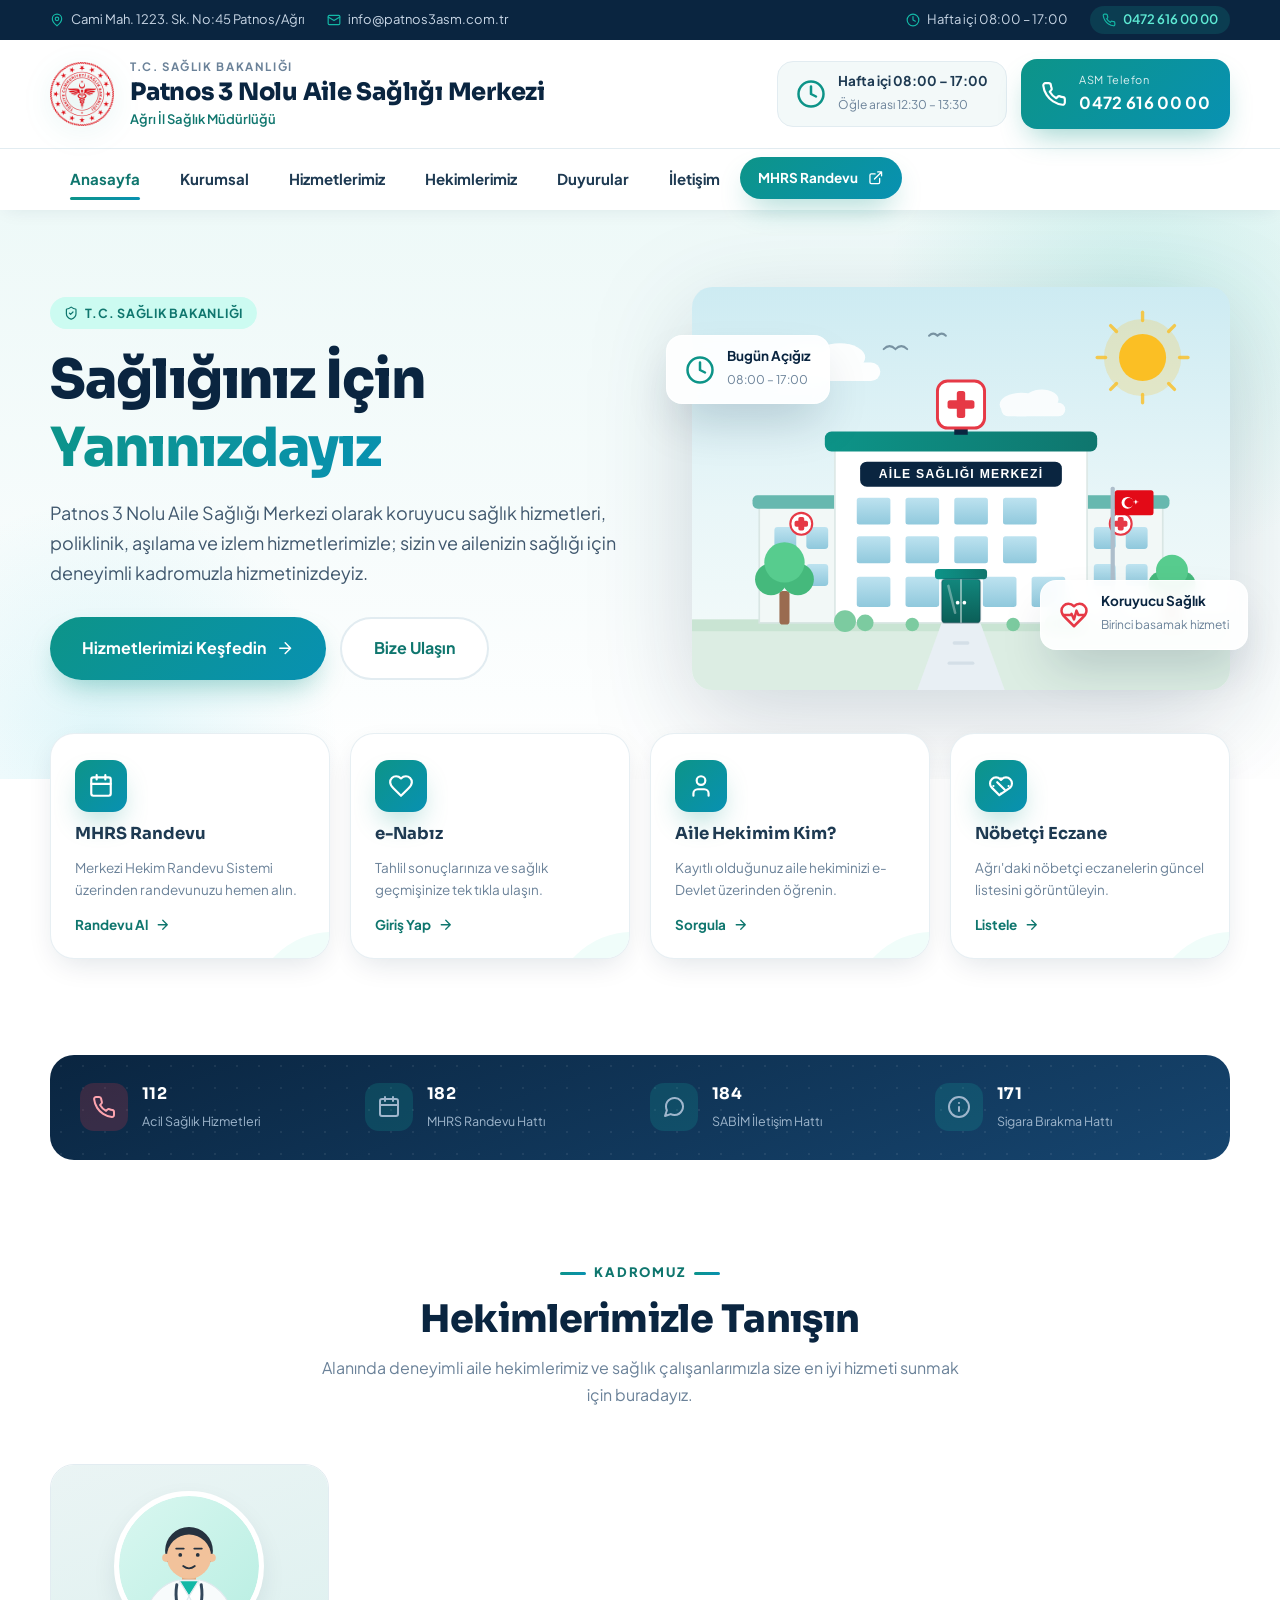
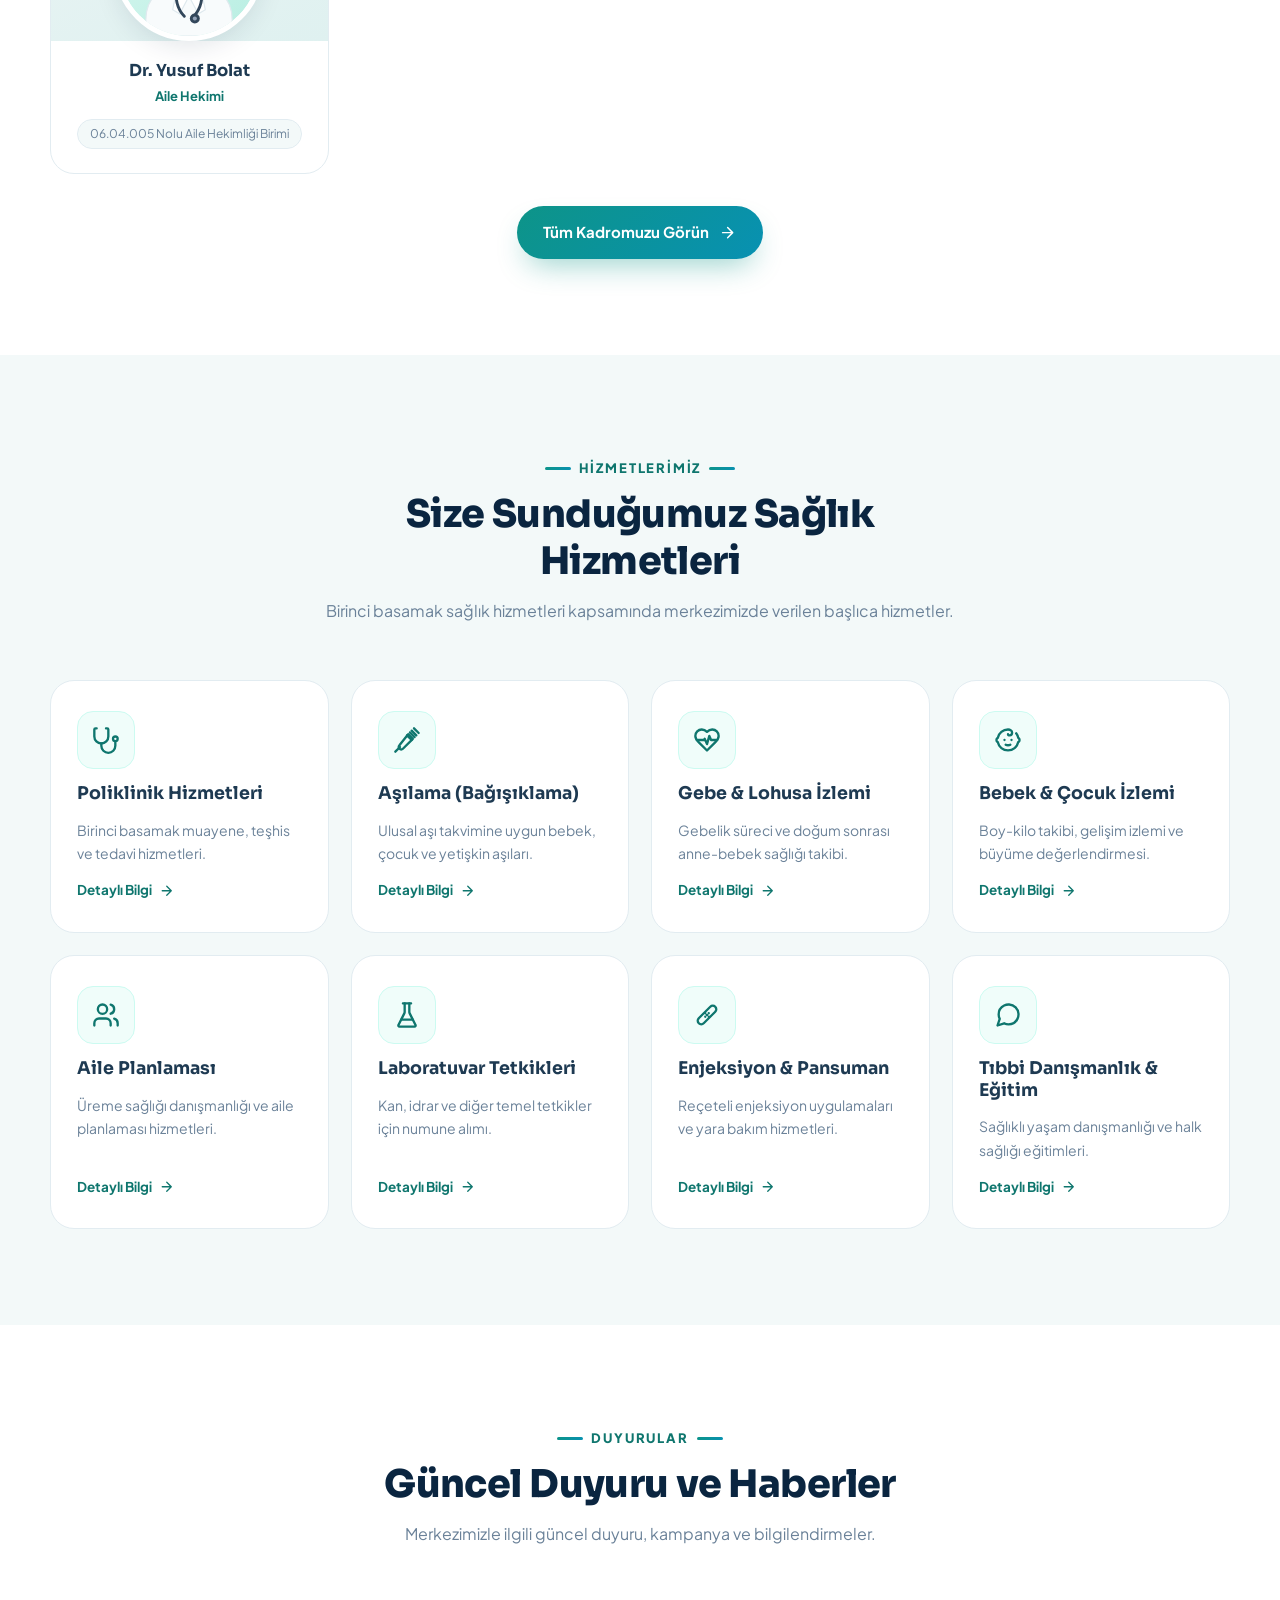
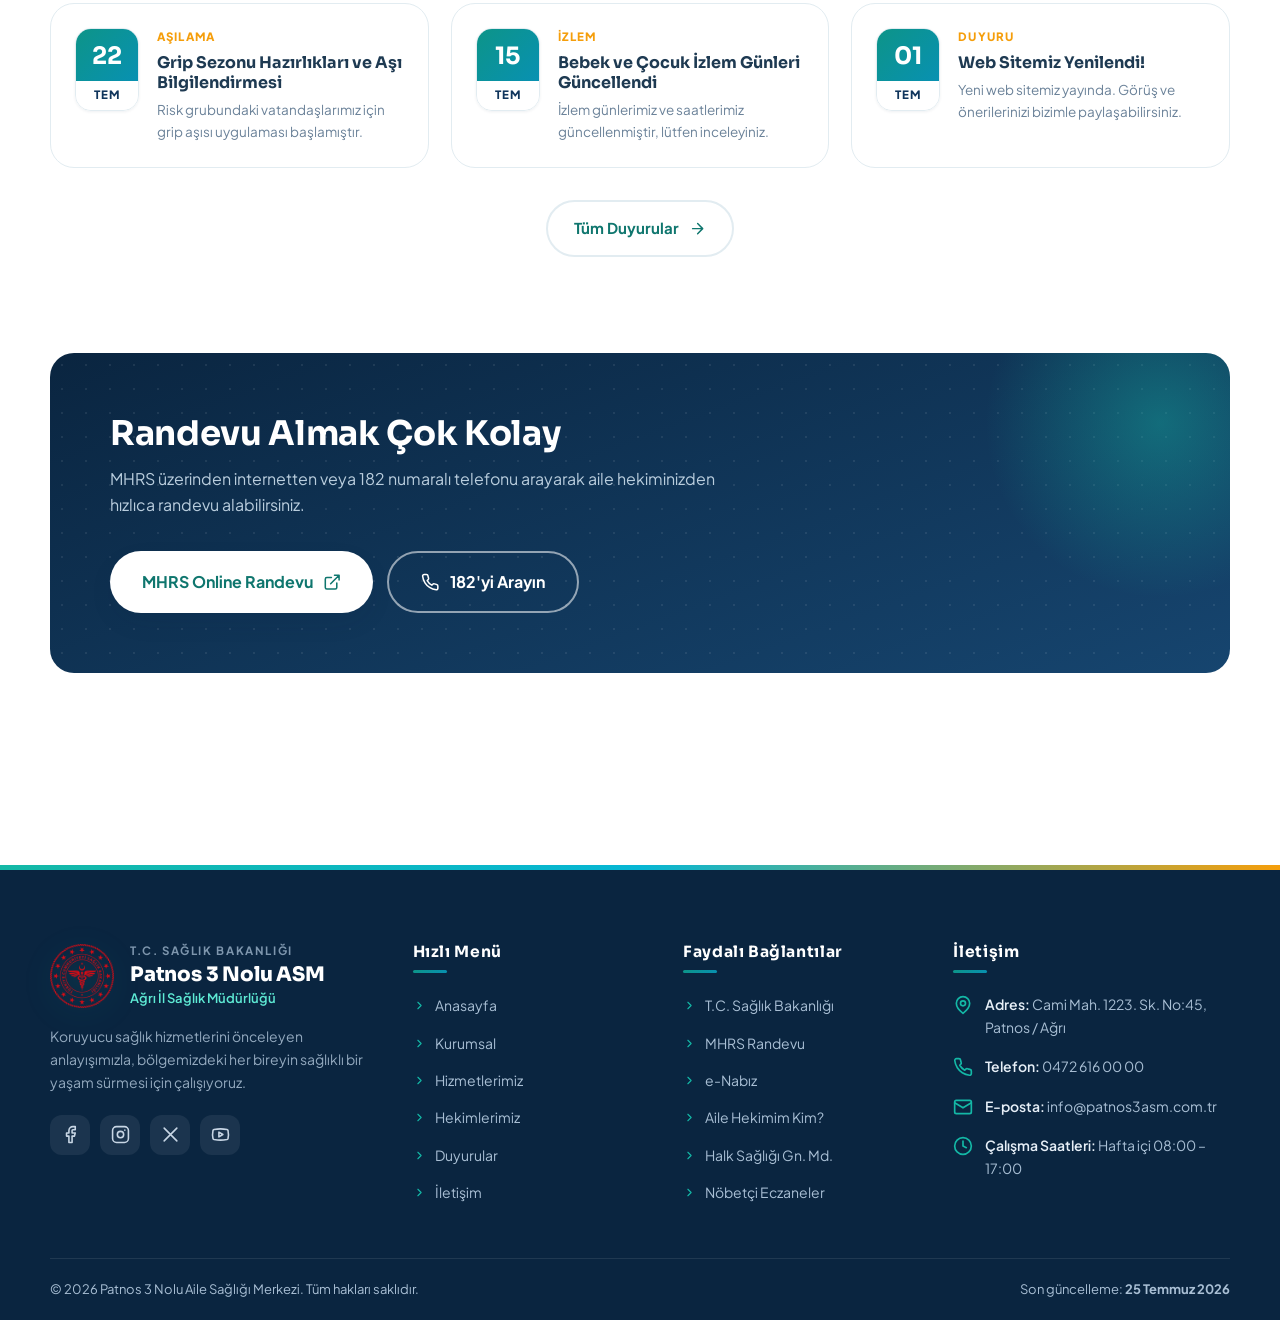
==== commit 17aaf5b7: "text fixes" ====
--- a/index.html
+++ b/index.html
@@ -115,20 +115,6 @@
             </a>
             <a class="btn btn--ghost btn--lg" href="iletisim.html">Bize Ulaşın</a>
           </div>
-          <div class="hero__trust">
-            <div class="hero__trust-item">
-              <svg class="icon" viewBox="0 0 24 24"><path d="M19 14c1.5-1.5 3-3.2 3-5.5A5.5 5.5 0 0 0 16.5 3c-1.8 0-3 .5-4.5 2-1.5-1.5-2.7-2-4.5-2A5.5 5.5 0 0 0 2 8.5c0 2.3 1.5 4 3 5.5l7 7Z"/><path d="M3.2 12h6.3l.5-1 2 4.5 2-7 1.5 3.5h5.3"/></svg>
-              <div><b><span data-count="12500" data-suffix="+">12.500+</span></b><span>Kayıtlı Hasta</span></div>
-            </div>
-            <div class="hero__trust-item">
-              <svg class="icon" viewBox="0 0 24 24"><path d="M16 21v-2a4 4 0 0 0-4-4H6a4 4 0 0 0-4 4v2"/><circle cx="9" cy="7" r="4"/><path d="M22 21v-2a4 4 0 0 0-3-3.87M16 3.13a4 4 0 0 1 0 7.75"/></svg>
-              <div><b><span data-count="6">6</span> Hekim</b><span>Uzman Kadro</span></div>
-            </div>
-            <div class="hero__trust-item">
-              <svg class="icon" viewBox="0 0 24 24"><circle cx="12" cy="12" r="10"/><path d="m8.5 12 2.5 2.5 5-5"/></svg>
-              <div><b>%<span data-count="98">98</span></b><span>Hasta Memnuniyeti</span></div>
-            </div>
-          </div>
         </div>
 
         <div class="hero__art">
@@ -224,7 +210,7 @@
               </div>
               <div class="doctor-card__body">
                 <h3>Dr. Yusuf Bolat</h3>
-                <p class="doctor-card__role">Aile Hekimliği Uzmanı</p>
+                <p class="doctor-card__role">Aile Hekimi</p>
                 <span class="doctor-card__unit">06.04.005 Nolu Aile Hekimliği Birimi</span>
               </div>
             </article>
